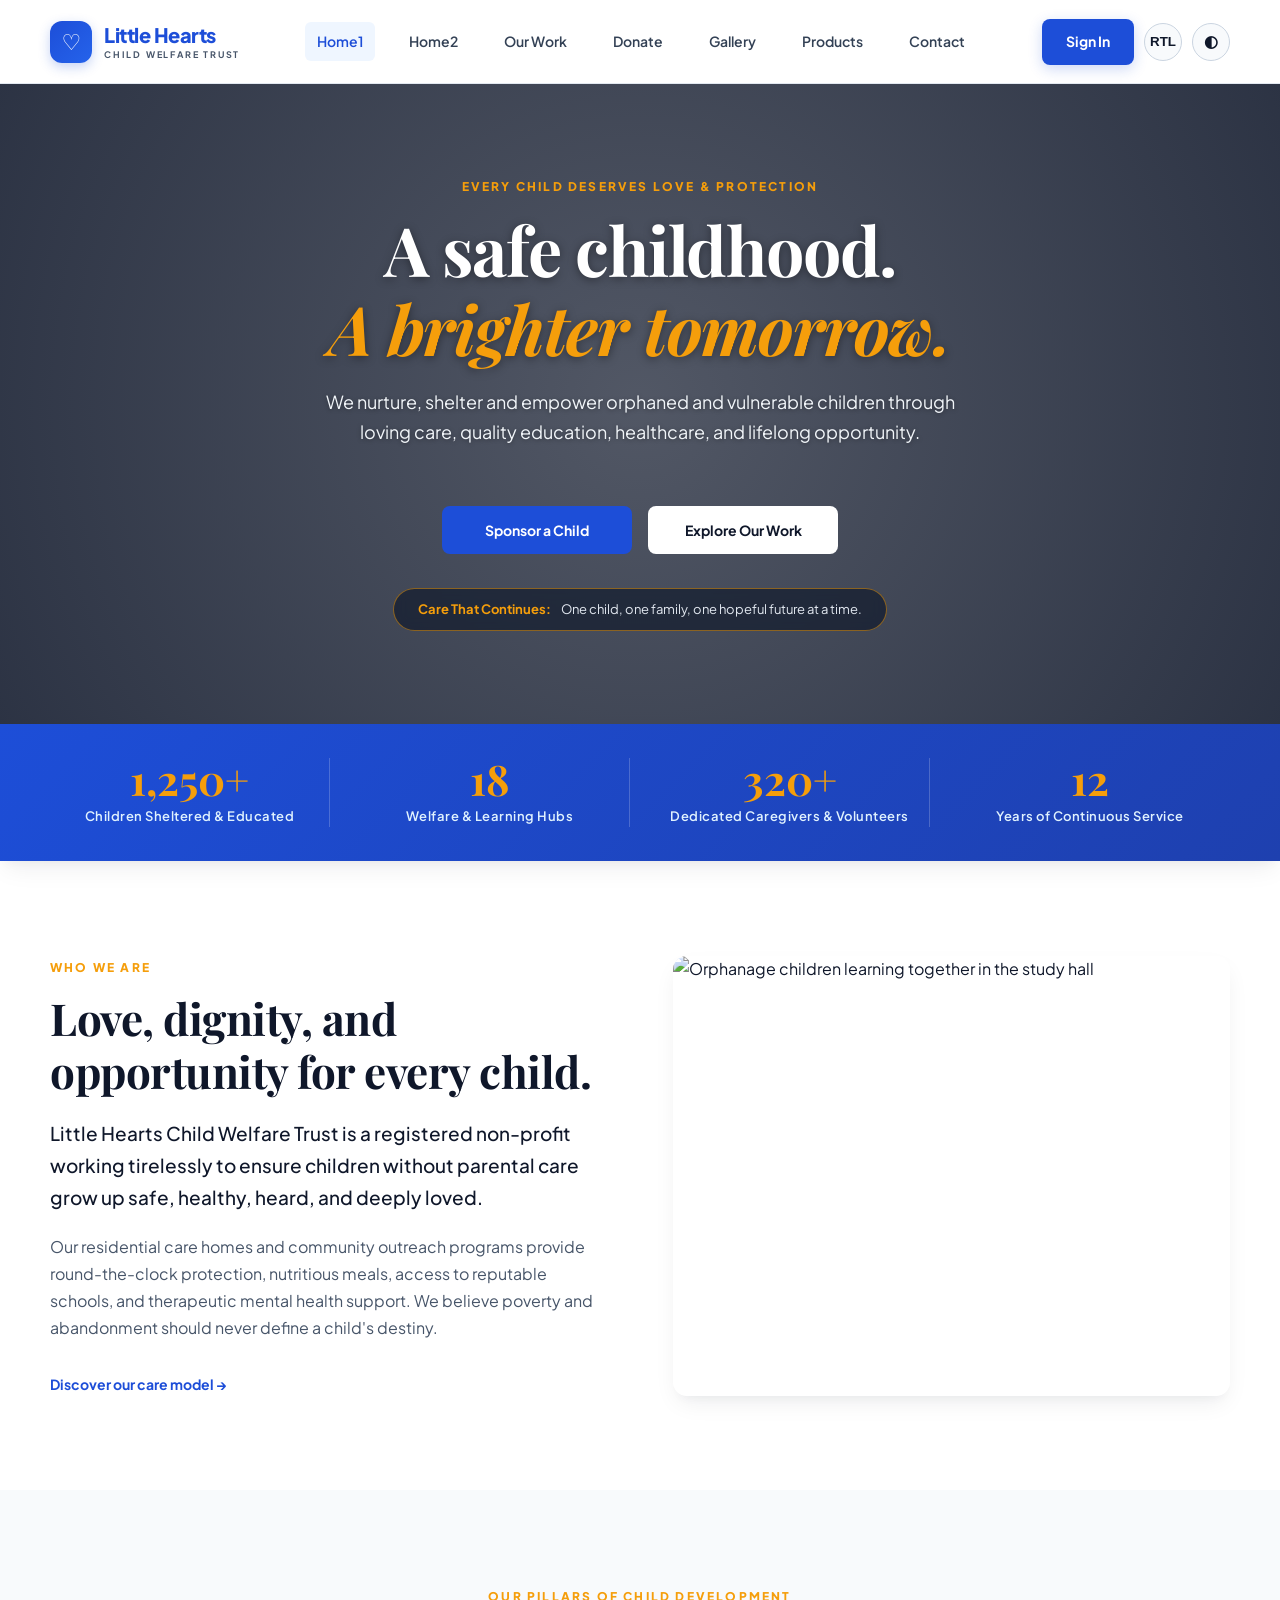
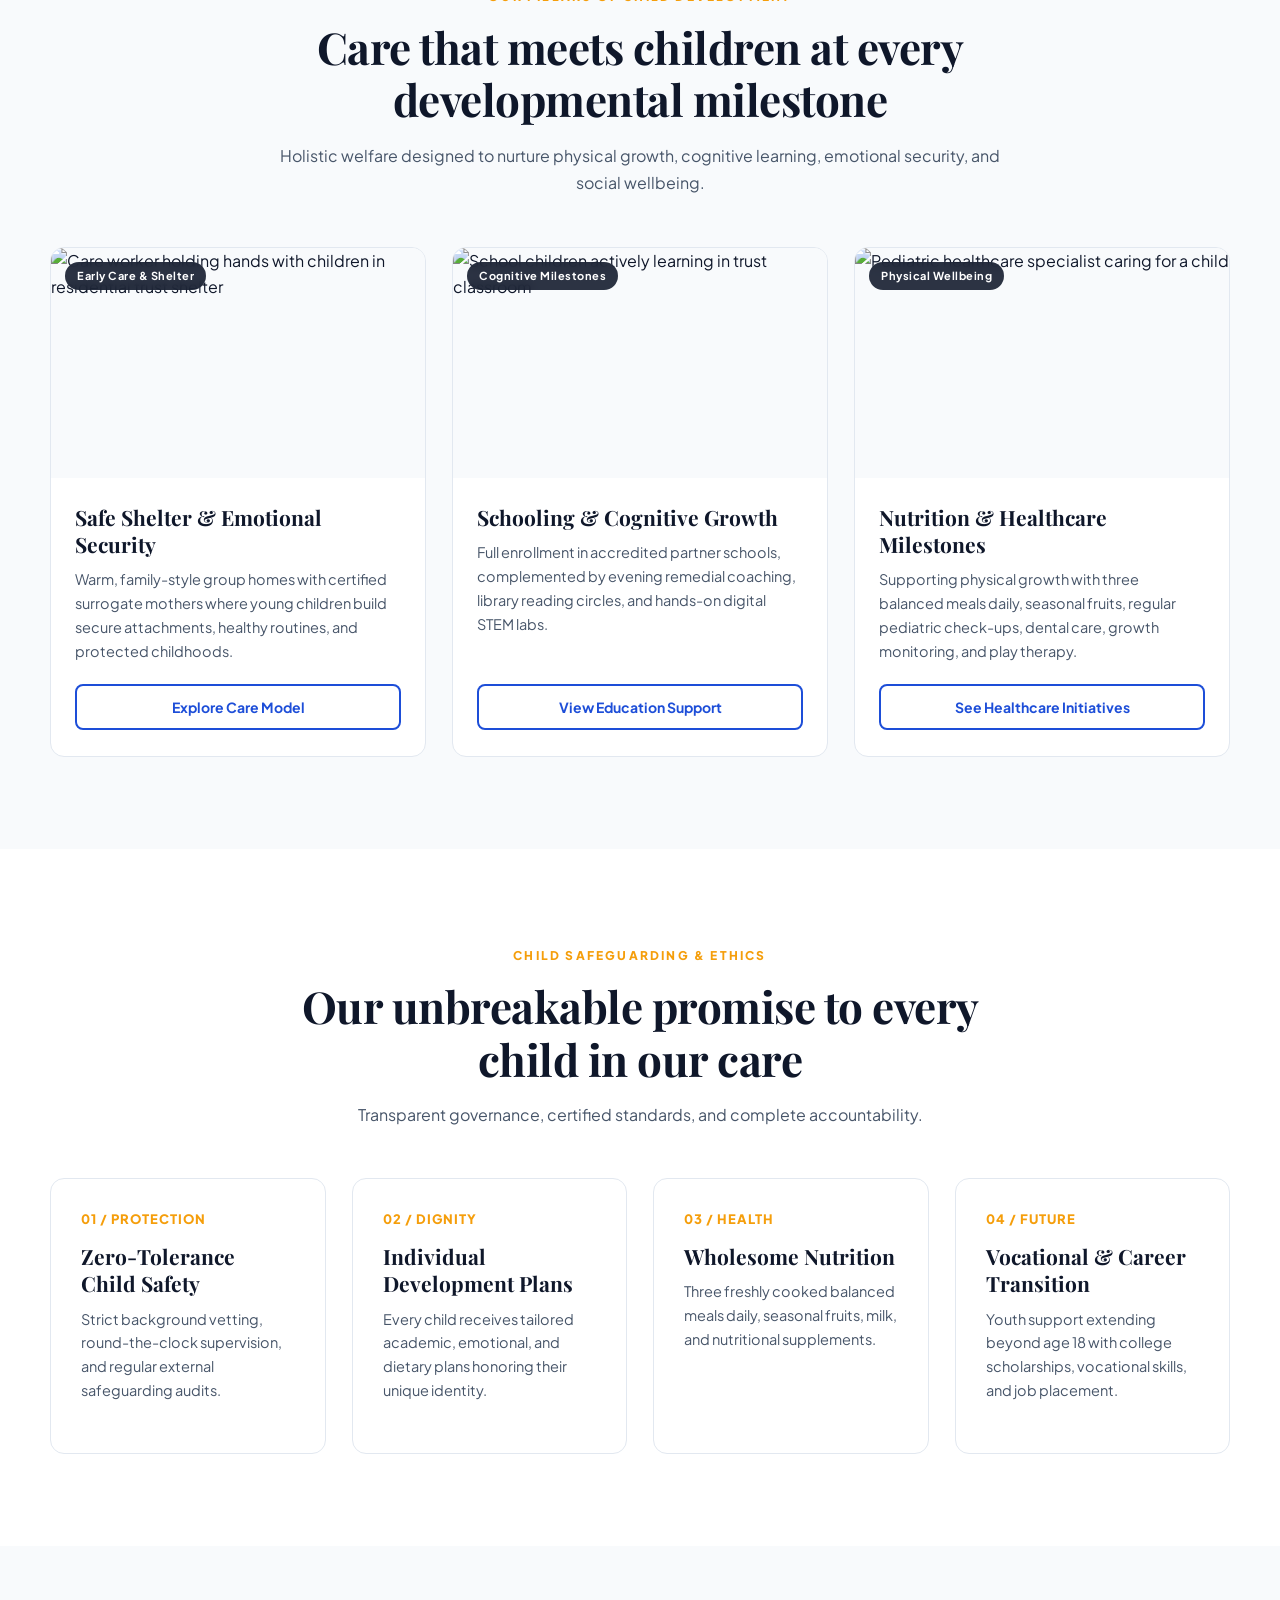
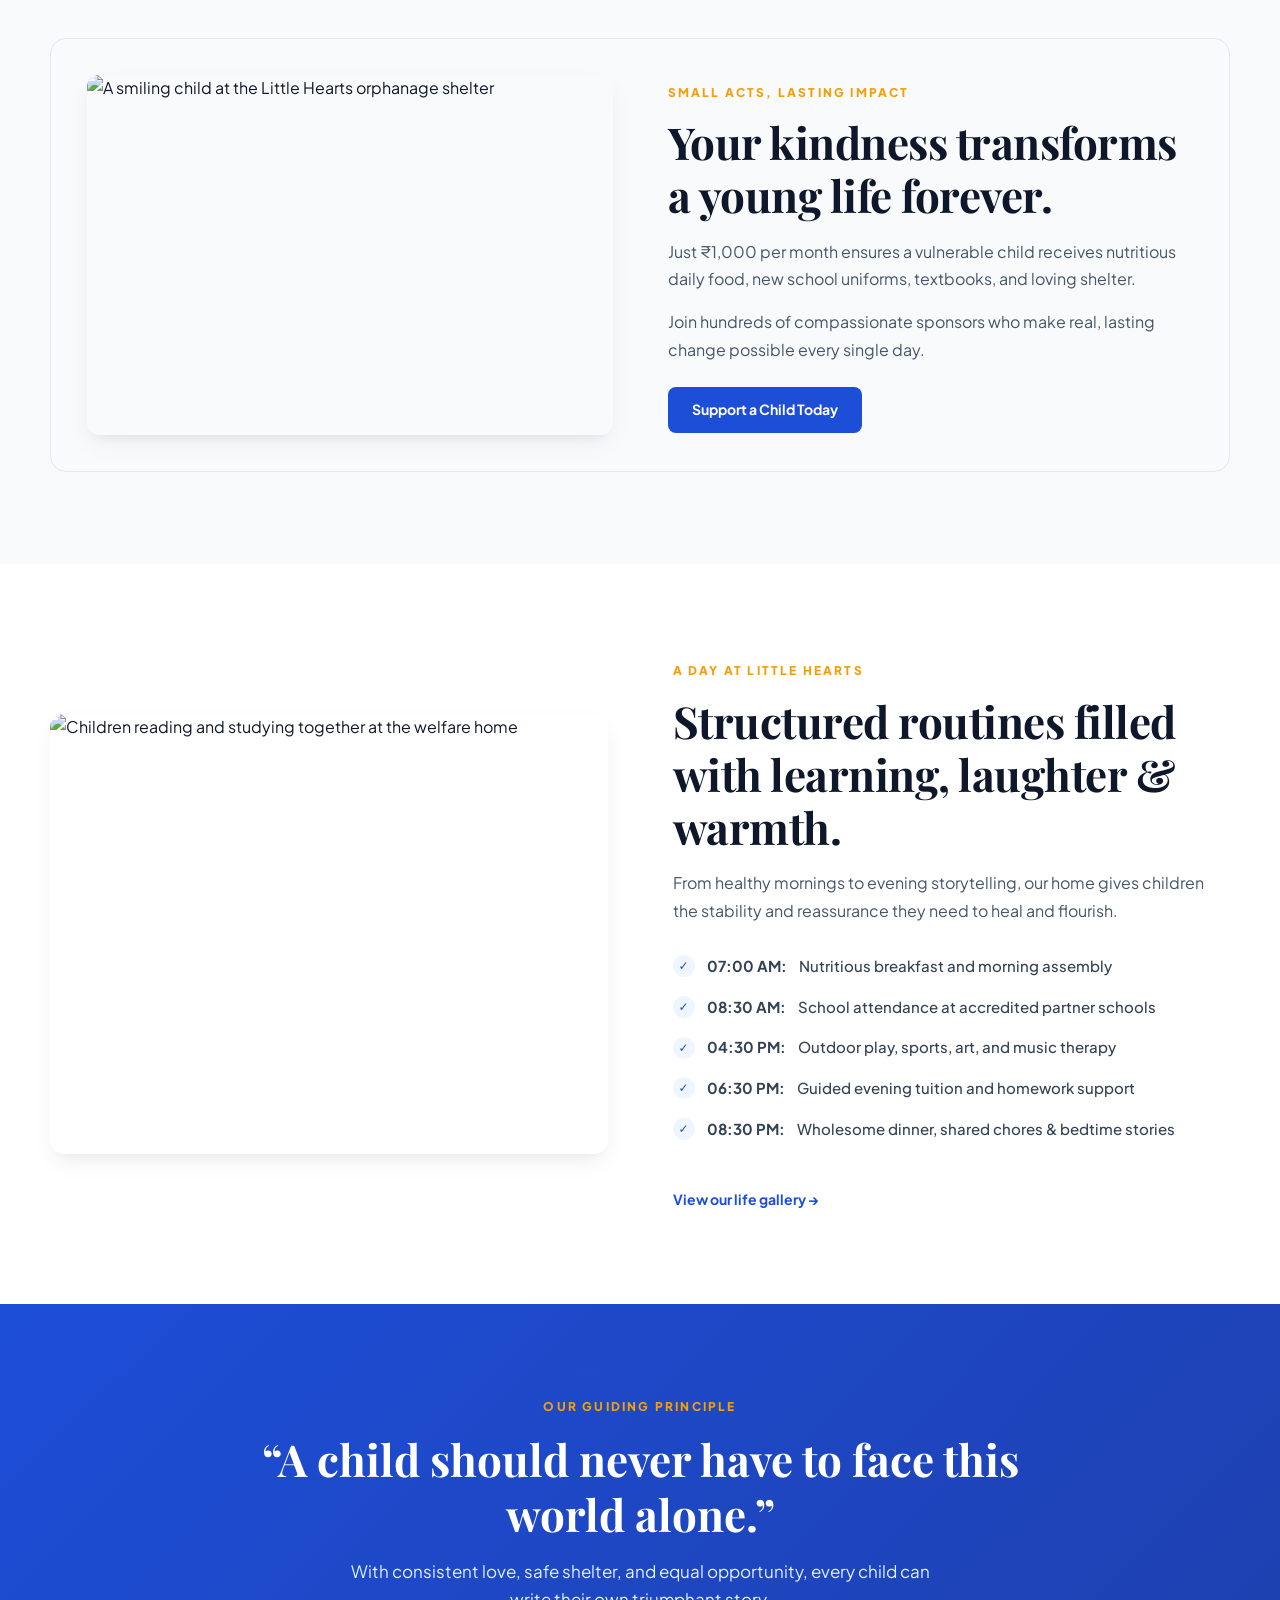
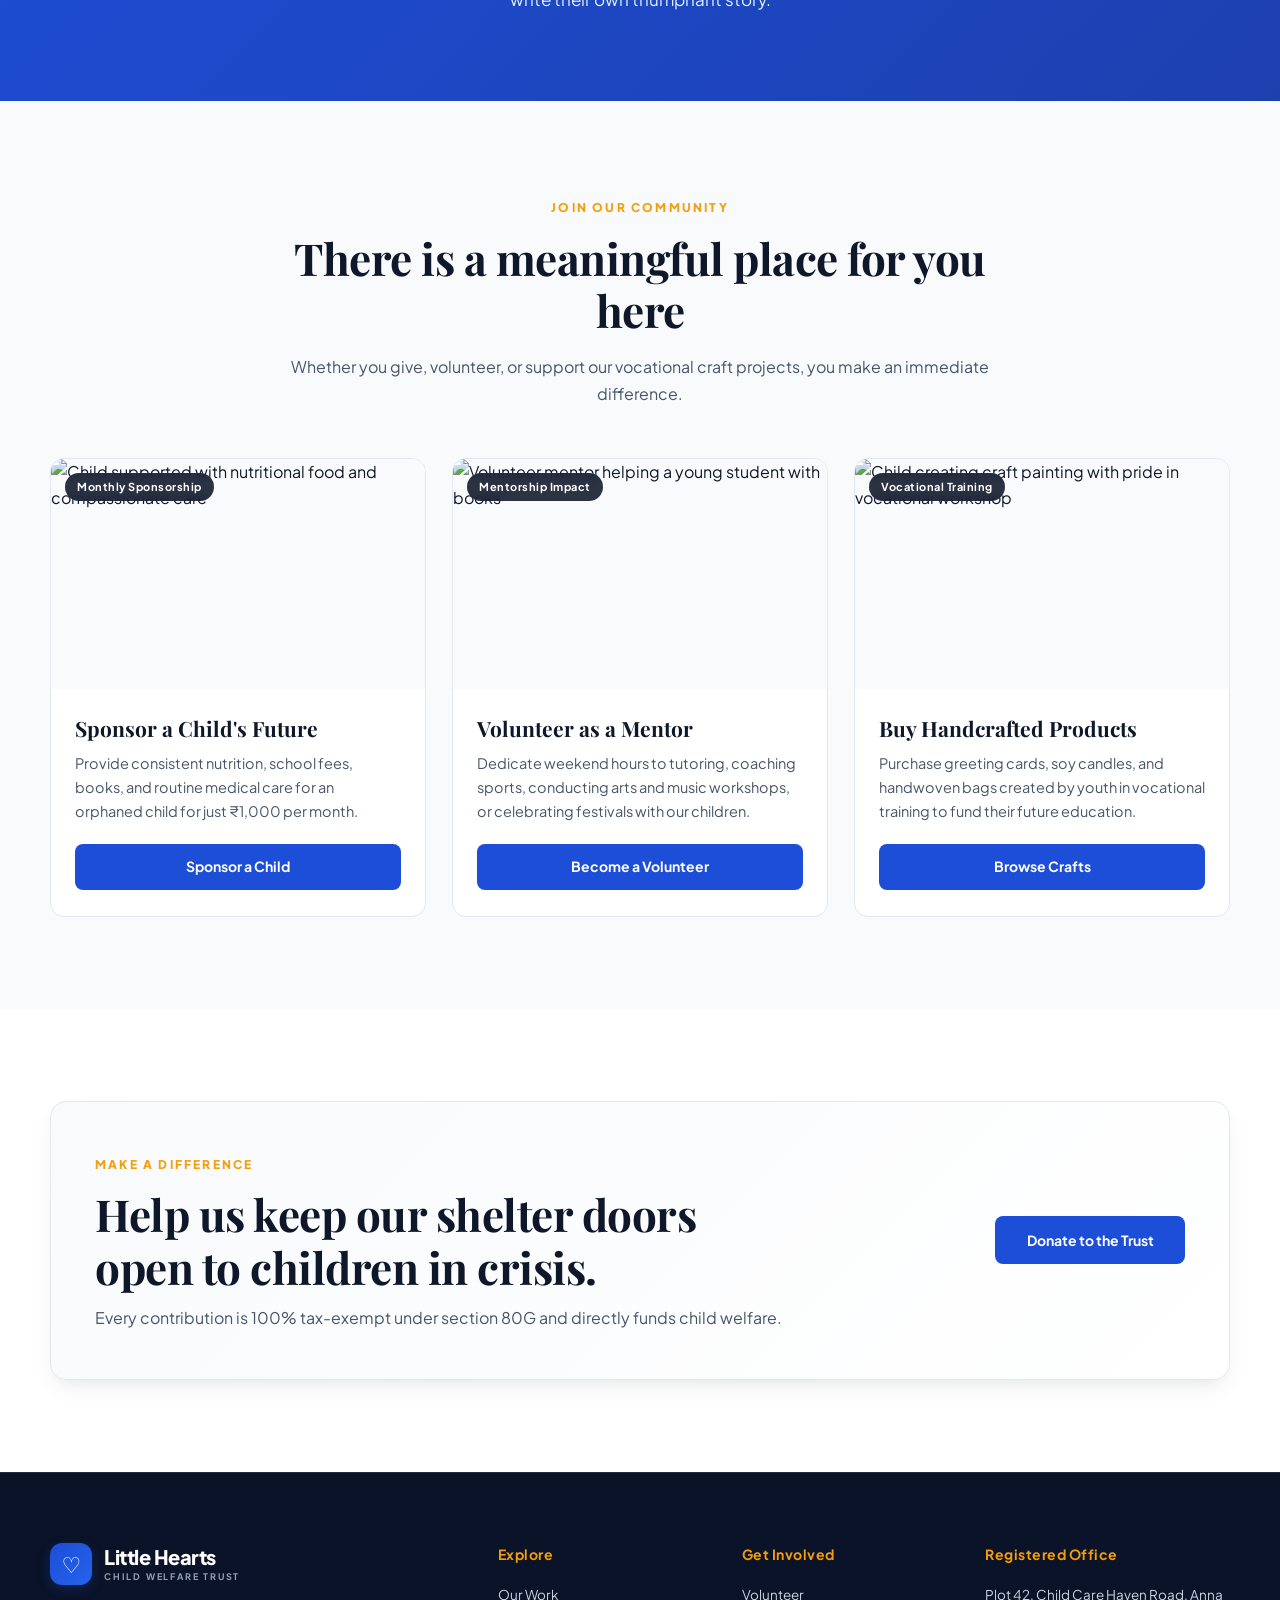
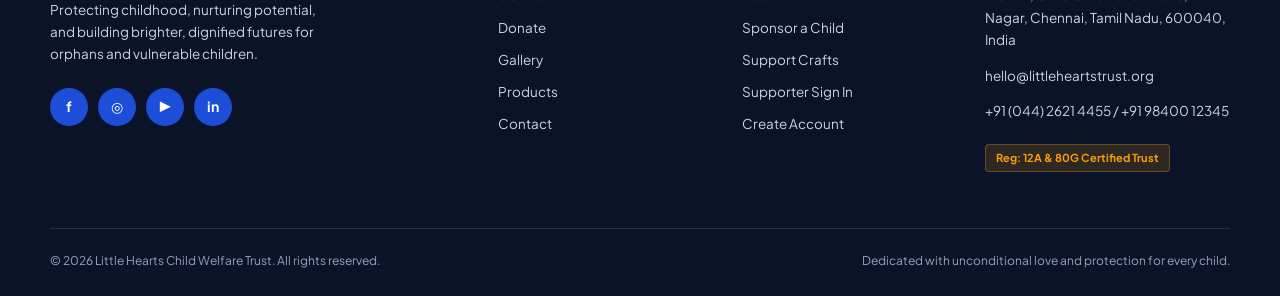
==== index.html @ af9be744 "feat: complete child welfare website with responsive design, products page, and centered navigation" ====
<!doctype html>
<html lang="en">
<head>
  <meta charset="utf-8">
  <meta name="viewport" content="width=device-width,initial-scale=1">
  <title>Little Hearts Child Welfare Trust | A Safe Childhood, A Brighter Tomorrow</title>
  <link rel="icon" href="assets/favicon.svg" type="image/svg+xml">
  <link rel="stylesheet" href="assets/style.css">
</head>
<body>
  <div id="site-header"></div>

  <main>
    <!-- Centered Hero Section with Orphanage & Child Welfare Photo -->
    <section class="hero hero-home1">
      <div class="hero-shade"></div>
      <div class="container hero-content">
        <span class="eyebrow">EVERY CHILD DESERVES LOVE &amp; PROTECTION</span>
        <h1>A safe childhood.<br><em>A brighter tomorrow.</em></h1>
        <p>We nurture, shelter and empower orphaned and vulnerable children through loving care, quality education, healthcare, and lifelong opportunity.</p>
        <div class="actions">
          <a class="btn btn-primary" href="donate.html">Sponsor a Child</a>
          <a class="btn btn-light" href="our-work.html">Explore Our Work</a>
        </div>
        <div class="hero-note">
          <strong>Care That Continues:</strong>
          <span>One child, one family, one hopeful future at a time.</span>
        </div>
      </div>
    </section>

    <!-- Impact Numbers Strip -->
    <section class="impact-strip">
      <div class="container stats">
        <div>
          <strong>1,250+</strong>
          <span>Children Sheltered &amp; Educated</span>
        </div>
        <div>
          <strong>18</strong>
          <span>Welfare &amp; Learning Hubs</span>
        </div>
        <div>
          <strong>320+</strong>
          <span>Dedicated Caregivers &amp; Volunteers</span>
        </div>
        <div>
          <strong>12</strong>
          <span>Years of Continuous Service</span>
        </div>
      </div>
    </section>

    <!-- Who We Are Section -->
    <section class="section">
      <div class="container split">
        <div>
          <span class="eyebrow">WHO WE ARE</span>
          <h2>Love, dignity, and opportunity for every child.</h2>
          <p class="lead">Little Hearts Child Welfare Trust is a registered non-profit working tirelessly to ensure children without parental care grow up safe, healthy, heard, and deeply loved.</p>
          <p>Our residential care homes and community outreach programs provide round-the-clock protection, nutritious meals, access to reputable schools, and therapeutic mental health support. We believe poverty and abandonment should never define a child's destiny.</p>
          <a class="text-link" href="our-work.html">Discover our care model →</a>
        </div>
        <img class="rounded-img" src="https://images.unsplash.com/photo-1488521787991-ed7bbaae773c?auto=format&fit=crop&w=1000&q=85" alt="Orphanage children learning together in the study hall">
      </div>
    </section>

    <!-- What We Do: Core Pillars with Realistic Child Development Images -->
    <section class="section soft">
      <div class="container">
        <div class="section-head">
          <span class="eyebrow">OUR PILLARS OF CHILD DEVELOPMENT</span>
          <h2>Care that meets children at every developmental milestone</h2>
          <p>Holistic welfare designed to nurture physical growth, cognitive learning, emotional security, and social wellbeing.</p>
        </div>
        <div class="cards three">
          <article class="dev-card">
            <div class="dev-card-img">
              <img src="https://images.unsplash.com/photo-1544717305-2782549b5136?auto=format&fit=crop&w=900&q=85" alt="Care worker holding hands with children in residential trust shelter">
              <span class="dev-card-badge">Early Care &amp; Shelter</span>
            </div>
            <div class="dev-card-body">
              <h3>Safe Shelter &amp; Emotional Security</h3>
              <p>Warm, family-style group homes with certified surrogate mothers where young children build secure attachments, healthy routines, and protected childhoods.</p>
              <a class="btn btn-outline card-cta" href="our-work.html">Explore Care Model</a>
            </div>
          </article>

          <article class="dev-card">
            <div class="dev-card-img">
              <img src="https://images.unsplash.com/photo-1509062522246-3755977927d7?auto=format&fit=crop&w=900&q=85" alt="School children actively learning in trust classroom">
              <span class="dev-card-badge">Cognitive Milestones</span>
            </div>
            <div class="dev-card-body">
              <h3>Schooling &amp; Cognitive Growth</h3>
              <p>Full enrollment in accredited partner schools, complemented by evening remedial coaching, library reading circles, and hands-on digital STEM labs.</p>
              <a class="btn btn-outline card-cta" href="our-work.html">View Education Support</a>
            </div>
          </article>

          <article class="dev-card">
            <div class="dev-card-img">
              <img src="https://images.unsplash.com/photo-1576765608535-5f04d1e3f289?auto=format&fit=crop&w=900&q=85" alt="Pediatric healthcare specialist caring for a child">
              <span class="dev-card-badge">Physical Wellbeing</span>
            </div>
            <div class="dev-card-body">
              <h3>Nutrition &amp; Healthcare Milestones</h3>
              <p>Supporting physical growth with three balanced meals daily, seasonal fruits, regular pediatric check-ups, dental care, growth monitoring, and play therapy.</p>
              <a class="btn btn-outline card-cta" href="our-work.html">See Healthcare Initiatives</a>
            </div>
          </article>
        </div>
      </div>
    </section>

    <!-- Child Welfare Commitments (Requirement 11 - Rich content) -->
    <section class="section">
      <div class="container">
        <div class="section-head">
          <span class="eyebrow">CHILD SAFEGUARDING &amp; ETHICS</span>
          <h2>Our unbreakable promise to every child in our care</h2>
          <p>Transparent governance, certified standards, and complete accountability.</p>
        </div>
        <div class="cards four">
          <div class="action-card">
            <b>01 / PROTECTION</b>
            <h3>Zero-Tolerance Child Safety</h3>
            <p>Strict background vetting, round-the-clock supervision, and regular external safeguarding audits.</p>
          </div>
          <div class="action-card">
            <b>02 / DIGNITY</b>
            <h3>Individual Development Plans</h3>
            <p>Every child receives tailored academic, emotional, and dietary plans honoring their unique identity.</p>
          </div>
          <div class="action-card">
            <b>03 / HEALTH</b>
            <h3>Wholesome Nutrition</h3>
            <p>Three freshly cooked balanced meals daily, seasonal fruits, milk, and nutritional supplements.</p>
          </div>
          <div class="action-card">
            <b>04 / FUTURE</b>
            <h3>Vocational &amp; Career Transition</h3>
            <p>Youth support extending beyond age 18 with college scholarships, vocational skills, and job placement.</p>
          </div>
        </div>
      </div>
    </section>

    <!-- Small Acts Feature Band -->
    <section class="section soft">
      <div class="container feature-band">
        <img src="https://images.unsplash.com/photo-1503454537195-1dcabb73ffb9?auto=format&fit=crop&w=1000&q=85" alt="A smiling child at the Little Hearts orphanage shelter">
        <div>
          <span class="eyebrow">SMALL ACTS, LASTING IMPACT</span>
          <h2>Your kindness transforms a young life forever.</h2>
          <p>Just ₹1,000 per month ensures a vulnerable child receives nutritious daily food, new school uniforms, textbooks, and loving shelter.</p>
          <p>Join hundreds of compassionate sponsors who make real, lasting change possible every single day.</p>
          <div style="margin-top: 24px;">
            <a class="btn btn-primary" href="donate.html">Support a Child Today</a>
          </div>
        </div>
      </div>
    </section>

    <!-- Daily Life at the Trust Section (Requirement 11) -->
    <section class="section">
      <div class="container split">
        <img class="rounded-img" src="https://images.unsplash.com/photo-1594608661623-aa0bd3a69d98?auto=format&fit=crop&w=1000&q=85" alt="Children reading and studying together at the welfare home">
        <div>
          <span class="eyebrow">A DAY AT LITTLE HEARTS</span>
          <h2>Structured routines filled with learning, laughter &amp; warmth.</h2>
          <p>From healthy mornings to evening storytelling, our home gives children the stability and reassurance they need to heal and flourish.</p>
          <ul class="check-list">
            <li><strong>07:00 AM:</strong> Nutritious breakfast and morning assembly</li>
            <li><strong>08:30 AM:</strong> School attendance at accredited partner schools</li>
            <li><strong>04:30 PM:</strong> Outdoor play, sports, art, and music therapy</li>
            <li><strong>06:30 PM:</strong> Guided evening tuition and homework support</li>
            <li><strong>08:30 PM:</strong> Wholesome dinner, shared chores &amp; bedtime stories</li>
          </ul>
          <a class="text-link" href="gallery.html">View our life gallery →</a>
        </div>
      </div>
    </section>

    <!-- Quote Section -->
    <section class="quote-section">
      <div class="container">
        <span class="eyebrow">OUR GUIDING PRINCIPLE</span>
        <h2>“A child should never have to face this world alone.”</h2>
        <p>With consistent love, safe shelter, and equal opportunity, every child can write their own triumphant story.</p>
      </div>
    </section>

    <!-- Be Part of the Story -->
    <section class="section soft">
      <div class="container">
        <div class="section-head">
          <span class="eyebrow">JOIN OUR COMMUNITY</span>
          <h2>There is a meaningful place for you here</h2>
          <p>Whether you give, volunteer, or support our vocational craft projects, you make an immediate difference.</p>
        </div>
        <div class="cards three">
          <article class="dev-card">
            <div class="dev-card-img">
              <img src="https://images.unsplash.com/photo-1532629345422-7515f3d16bb6?auto=format&fit=crop&w=900&q=85" alt="Child supported with nutritional food and compassionate care">
              <span class="dev-card-badge">Monthly Sponsorship</span>
            </div>
            <div class="dev-card-body">
              <h3>Sponsor a Child's Future</h3>
              <p>Provide consistent nutrition, school fees, books, and routine medical care for an orphaned child for just ₹1,000 per month.</p>
              <a class="btn btn-primary card-cta" href="donate.html">Sponsor a Child</a>
            </div>
          </article>

          <article class="dev-card">
            <div class="dev-card-img">
              <img src="https://images.unsplash.com/photo-1559027615-cd4628902d4a?auto=format&fit=crop&w=900&q=85" alt="Volunteer mentor helping a young student with books">
              <span class="dev-card-badge">Mentorship Impact</span>
            </div>
            <div class="dev-card-body">
              <h3>Volunteer as a Mentor</h3>
              <p>Dedicate weekend hours to tutoring, coaching sports, conducting arts and music workshops, or celebrating festivals with our children.</p>
              <a class="btn btn-primary card-cta" href="contact.html#volunteer">Become a Volunteer</a>
            </div>
          </article>

          <article class="dev-card">
            <div class="dev-card-img">
              <img src="https://images.unsplash.com/photo-1513542789411-b6a5d4f31634?auto=format&fit=crop&w=900&q=85" alt="Child creating craft painting with pride in vocational workshop">
              <span class="dev-card-badge">Vocational Training</span>
            </div>
            <div class="dev-card-body">
              <h3>Buy Handcrafted Products</h3>
              <p>Purchase greeting cards, soy candles, and handwoven bags created by youth in vocational training to fund their future education.</p>
              <a class="btn btn-primary card-cta" href="products.html">Browse Crafts</a>
            </div>
          </article>
        </div>
      </div>
    </section>

    <!-- Centered Call to Action Banner -->
    <section class="section">
      <div class="container cta-panel">
        <div>
          <span class="eyebrow">MAKE A DIFFERENCE</span>
          <h2>Help us keep our shelter doors open to children in crisis.</h2>
          <p>Every contribution is 100% tax-exempt under section 80G and directly funds child welfare.</p>
        </div>
        <a class="btn btn-primary" href="donate.html">Donate to the Trust</a>
      </div>
    </section>
  </main>

  <div id="site-footer"></div>
  <script src="assets/app.js"></script>
</body>
</html>
---- assets/style.css ----
@import url('https://fonts.googleapis.com/css2?family=Plus+Jakarta+Sans:wght@400;500;600;700;800&family=Playfair+Display:ital,wght@0,600;0,700;1,600&display=swap');

/* ==========================================================================
   COLOR SYSTEM & ROOT VARIABLES (Requirement 12, Requirement 9)
   Attractive & Professional Royal Sapphire Trust Blue Palette with Warm Amber
   ========================================================================== */
:root {
  --primary: #1d4ed8;            /* Prestigious Royal Sapphire Blue */
  --primary-hover: #1e40af;
  --primary-soft: #eff6ff;
  --primary-rgb: 29, 78, 216;
  --accent: #f59e0b;             /* Warm Golden Amber */
  --accent-hover: #d97706;
  --heart: #e11d48;              /* Caring Rose/Heart Crimson */
  --green: #1d4ed8;              /* Compatibility alias */
  --green2: #2563eb;             /* Compatibility alias */
  
  --ink: #0f172a;                /* Slate 900 - Deep, high contrast text */
  --ink-soft: #334155;           /* Slate 700 */
  --muted: #475569;              /* Slate 600 - WCAG AA compliant contrast (>5.5:1) */
  --paper: #ffffff;              /* Crisp white */
  --soft: #f8fafc;               /* Slate 50 */
  --soft-alt: #f1f5f9;           /* Slate 100 */
  --card-bg: #ffffff;
  --line: #e2e8f0;               /* Slate 200 */
  --line-strong: #cbd5e1;        /* Slate 300 */
  
  --shadow-sm: 0 2px 4px rgba(15, 23, 42, 0.05);
  --shadow: 0 10px 25px -5px rgba(15, 23, 42, 0.08), 0 8px 10px -6px rgba(15, 23, 42, 0.04);
  --shadow-lg: 0 20px 35px -5px rgba(29, 78, 216, 0.12), 0 10px 15px -5px rgba(15, 23, 42, 0.04);
  
  --font: 'Plus Jakarta Sans', system-ui, -apple-system, BlinkMacSystemFont, 'Segoe UI', Roboto, sans-serif;
  --font-serif: 'Playfair Display', Georgia, serif;
}

:root[data-theme="dark"] {
  --primary: #3b82f6;            /* Radiant Electric Blue for dark mode */
  --primary-hover: #60a5fa;
  --primary-soft: rgba(59, 130, 246, 0.15);
  --primary-rgb: 59, 130, 246;
  --accent: #fbbf24;
  --accent-hover: #f59e0b;
  --heart: #f43f5e;
  --green: #3b82f6;
  --green2: #60a5fa;
  
  --ink: #f8fafc;                /* Crisp white text (>14:1 contrast) */
  --ink-soft: #e2e8f0;           /* Soft off-white */
  --muted: #94a3b8;              /* Slate 400 - High contrast on dark */
  --paper: #090e17;              /* Deep dark slate */
  --soft: #111827;               /* Elevated dark surface */
  --soft-alt: #1e293b;           /* Elevated card surface */
  --card-bg: #111827;
  --line: #1e293b;
  --line-strong: #334155;
  
  --shadow-sm: 0 2px 4px rgba(0, 0, 0, 0.3);
  --shadow: 0 10px 30px -5px rgba(0, 0, 0, 0.45);
  --shadow-lg: 0 20px 40px -5px rgba(0, 0, 0, 0.6);
}

/* Base Styles */
*, *::before, *::after { box-sizing: border-box; }
html { scroll-behavior: smooth; }
body {
  margin: 0;
  background-color: var(--paper);
  color: var(--ink);
  font-family: var(--font);
  line-height: 1.65;
  transition: background-color 0.25s ease, color 0.25s ease;
  overflow-x: hidden;
}
a { color: inherit; text-decoration: none; }
img { display: block; max-width: 100%; height: auto; }
.container {
  width: min(1180px, calc(100% - 44px));
  margin-left: auto;
  margin-right: auto;
}

/* ==========================================================================
   HEADER & NAVBAR (Requirement 1 & Requirement 3)
   Center aligned menu options, Sign-in button at end
   ========================================================================== */
.site-header {
  height: 84px;
  background: var(--paper);
  border-bottom: 1px solid var(--line);
  position: sticky;
  top: 0;
  z-index: 100;
  transition: background-color .25s ease, border-color .25s ease;
}

.nav-wrap {
  height: 100%;
  display: flex;
  align-items: center;
  justify-content: space-between;
  gap: 20px;
}

.brand {
  display: flex;
  align-items: center;
  gap: 12px;
  color: var(--primary);
  font-size: 20px;
  font-weight: 800;
  letter-spacing: -0.5px;
  line-height: 1.1;
  white-space: nowrap;
  flex-shrink: 0;
}
.brand small {
  display: block;
  font-size: 9px;
  letter-spacing: 1.8px;
  color: var(--muted);
  font-weight: 700;
  margin-top: 4px;
}
.brand-mark {
  width: 42px;
  height: 42px;
  border-radius: 12px;
  background: linear-gradient(135deg, var(--primary), #2563eb);
  color: #fff;
  display: grid;
  place-items: center;
  font-size: 22px;
  box-shadow: 0 4px 12px rgba(29, 78, 216, 0.25);
  flex-shrink: 0;
}

/* Requirement 1: Center Aligned Navbar Menu Options */
.main-nav {
  display: flex;
  align-items: center;
  justify-content: center; /* CENTER ALIGNED */
  gap: 22px;
  flex: 1;
  margin: 0 auto;
}
.main-nav a {
  font-size: 14px;
  font-weight: 600;
  color: var(--ink-soft);
  white-space: nowrap;
  padding: 8px 12px;
  border-radius: 6px;
  transition: all .2s ease;
}
.main-nav a:hover,
.main-nav a:focus,
.main-nav a.active {
  color: var(--primary);
  background: var(--primary-soft);
}

/* Requirement 3: Sign In as a prominent button at last */
.nav-tools {
  display: flex;
  align-items: center;
  gap: 10px;
  flex-shrink: 0;
}
.nav-signin-btn {
  padding: 10px 20px;
  font-size: 13px;
  font-weight: 700;
  border-radius: 30px;
  box-shadow: 0 4px 14px rgba(29, 78, 216, 0.22);
  white-space: nowrap;
}

.tool-btn, .menu-toggle {
  border: 1px solid var(--line-strong);
  background: var(--soft);
  color: var(--ink);
  border-radius: 50%;
  width: 38px;
  height: 38px;
  cursor: pointer;
  font-weight: 700;
  display: inline-flex;
  align-items: center;
  justify-content: center;
  transition: all .2s ease;
}
.tool-btn:hover, .menu-toggle:hover {
  background: var(--primary-soft);
  color: var(--primary);
  border-color: var(--primary);
}
.tool-btn:first-child { font-size: 11px; }
.theme-toggle { font-size: 16px; }
.menu-toggle { display: none; border-radius: 10px; font-size: 18px; }

/* ==========================================================================
   BUTTONS & CTAs (Requirement 5 - Uniform Alignment & Sizing)
   ========================================================================== */
.btn {
  display: inline-flex;
  align-items: center;
  justify-content: center;
  padding: 12px 24px;
  min-height: 46px;
  border-radius: 8px;
  border: 0;
  font: 700 14px var(--font);
  cursor: pointer;
  transition: all .25s ease;
  text-decoration: none;
  text-align: center;
  line-height: 1.2;
  box-sizing: border-box;
}
.btn:hover {
  transform: translateY(-2px);
  box-shadow: var(--shadow);
}
.btn-primary {
  background: var(--primary);
  color: #ffffff !important;
}
.btn-primary:hover {
  background: var(--primary-hover);
}
.btn-light {
  background: #ffffff;
  color: var(--ink) !important;
  border: 1px solid rgba(255, 255, 255, 0.8);
}
.btn-light:hover {
  background: #f1f5f9;
}
.btn-outline {
  background: transparent;
  color: var(--primary) !important;
  border: 2px solid var(--primary);
}
.btn-outline:hover {
  background: var(--primary-soft);
  color: var(--primary-hover) !important;
}
.btn-accent {
  background: var(--accent);
  color: #0f172a !important;
}
.btn-accent:hover {
  background: var(--accent-hover);
}
.btn.full {
  width: 100%;
  height: 48px;
}

.actions {
  display: flex;
  gap: 16px;
  justify-content: center; /* CTA buttons centered in hero */
  align-items: center;
  flex-wrap: wrap;
  margin-top: 30px;
}
.actions .btn {
  min-width: 190px;
  height: 48px;
}

/* ==========================================================================
   HERO SECTIONS (Requirement 10)
   Centered contents across ALL pages, distinct Orphanage photos for each
   ========================================================================== */
.hero, .page-hero {
  position: relative;
  background-size: cover;
  background-position: center center;
  display: flex;
  align-items: center;
  justify-content: center;
  text-align: center; /* Centered Hero Content */
  color: #ffffff;
  overflow: hidden;
}

.hero {
  min-height: 640px;
}
.page-hero {
  padding: 110px 0 90px;
}

/* High contrast dark gradient overlay ensuring 100% readability */
.hero-shade, .page-hero-shade {
  position: absolute;
  inset: 0;
  background: radial-gradient(circle at center, rgba(15, 23, 42, 0.72) 0%, rgba(15, 23, 42, 0.88) 100%);
  z-index: 1;
}

/* Distinct Orphanage & Child Welfare Hero Background Photos for EVERY page */
.hero-home1 {
  background-image: url('https://images.unsplash.com/photo-1472162072942-cd5147eb3902?auto=format&fit=crop&w=2000&q=85');
}
.hero-home2 {
  background-image: url('https://images.unsplash.com/photo-1529156069898-49953e39b3ac?auto=format&fit=crop&w=2000&q=85');
}
.hero-work {
  background-image: url('https://images.unsplash.com/photo-1516738901171-8eb4fc13bd20?auto=format&fit=crop&w=2000&q=85');
}
.hero-donate {
  background-image: url('https://images.unsplash.com/photo-1502086223501-7ea6ecd79368?auto=format&fit=crop&w=2000&q=85');
}
.hero-gallery {
  background-image: url('https://images.unsplash.com/photo-1511949860663-92c5c57d48a7?auto=format&fit=crop&w=2000&q=85');
}
.hero-products {
  background-image: url('https://images.unsplash.com/photo-1524069290683-0457abfe42c3?auto=format&fit=crop&w=2000&q=85');
}
.hero-contact {
  background-image: url('https://images.unsplash.com/photo-1531206715517-5c0ba140b2b8?auto=format&fit=crop&w=2000&q=85');
}

.hero-content, .page-hero .container {
  position: relative;
  z-index: 2;
  display: flex;
  flex-direction: column;
  align-items: center; /* Exactly centered */
  justify-content: center;
  text-align: center;
  max-width: 900px;
  padding: 40px 0;
}

.eyebrow {
  font-size: 12px;
  letter-spacing: 2.2px;
  font-weight: 800;
  color: var(--accent);
  display: inline-block;
  margin-bottom: 14px;
  text-transform: uppercase;
}

.hero h1, .page-hero h1 {
  font: 700 clamp(38px, 5.5vw, 68px)/1.15 var(--font-serif);
  max-width: 820px;
  margin: 0 auto 20px;
  letter-spacing: -1.2px;
  color: #ffffff;
  text-shadow: 0 2px 10px rgba(0, 0, 0, 0.4);
}
.hero h1 em, .page-hero h1 em {
  color: var(--accent);
  font-style: italic;
}

.hero p, .page-hero p {
  max-width: 680px;
  font-size: 18px;
  line-height: 1.7;
  color: #f1f5f9;
  margin: 0 auto 28px;
  text-shadow: 0 1px 4px rgba(0, 0, 0, 0.35);
}

.hero-note {
  margin: 34px auto 0;
  background: rgba(15, 23, 42, 0.65);
  border: 1px solid rgba(245, 158, 11, 0.5);
  border-radius: 30px;
  padding: 10px 24px;
  display: inline-flex;
  align-items: center;
  gap: 10px;
  font-size: 13px;
  color: #e2e8f0;
  backdrop-filter: blur(6px);
}
.hero-note strong {
  color: var(--accent);
  font-weight: 700;
}

/* ==========================================================================
   IMPACT STRIP & STATS
   ========================================================================== */
.impact-strip {
  background: linear-gradient(135deg, var(--primary), #1e40af);
  color: #ffffff;
  box-shadow: var(--shadow);
}
.stats {
  display: grid;
  grid-template-columns: repeat(4, 1fr);
  padding: 34px 0;
  gap: 20px;
}
.stats div {
  display: flex;
  flex-direction: column;
  text-align: center;
  border-right: 1px solid rgba(255, 255, 255, 0.2);
  padding: 0 10px;
}
.stats div:last-child { border-right: 0; }
.stats strong {
  font: 700 clamp(28px, 3.5vw, 42px)/1 var(--font-serif);
  color: var(--accent);
  margin-bottom: 6px;
}
.stats span {
  font-size: 13px;
  font-weight: 600;
  color: #e0f2fe;
  letter-spacing: 0.5px;
}

/* ==========================================================================
   SECTIONS & TYPOGRAPHY (Requirement 11 - Rich content, no empty gaps)
   ========================================================================== */
.section {
  padding: 92px 0;
}
.section.soft {
  background: var(--soft);
}
.section.soft-alt {
  background: var(--soft-alt);
}

.section-head {
  text-align: center;
  max-width: 720px;
  margin: 0 auto 50px;
}
.section-head h2,
.split h2,
.feature-band h2,
.cta-panel h2,
.donate-layout h2,
.contact-layout h2,
.volunteer-layout h2 {
  font: 700 clamp(28px, 3.8vw, 44px)/1.2 var(--font-serif);
  color: var(--ink);
  margin: 0 0 16px;
  letter-spacing: -0.5px;
}
.section-head p,
.split p,
.feature-band p,
.cta-panel p {
  color: var(--muted);
  font-size: 16px;
  line-height: 1.7;
}

.split {
  display: grid;
  grid-template-columns: 1fr 1fr;
  gap: 65px;
  align-items: center;
}
.split.reverse {
  direction: ltr;
}
.lead {
  font-size: 19px !important;
  font-weight: 500;
  color: var(--ink) !important;
  line-height: 1.6;
}
.rounded-img {
  width: 100%;
  height: 440px;
  object-fit: cover;
  border-radius: 14px;
  box-shadow: var(--shadow);
}
.text-link {
  display: inline-flex;
  align-items: center;
  gap: 6px;
  color: var(--primary);
  font-weight: 700;
  font-size: 14px;
  margin-top: 16px;
  transition: gap .2s ease;
}
.text-link:hover {
  gap: 10px;
  color: var(--primary-hover);
}

/* CARDS & CHILD DEVELOPMENT CARDS */
.cards {
  display: grid;
  gap: 26px;
}
.cards.three {
  grid-template-columns: repeat(3, 1fr);
}
.cards.four {
  grid-template-columns: repeat(4, 1fr);
}

.service-card, .photo-card, .action-card, .impact-card, .dev-card {
  background: var(--card-bg);
  border: 1px solid var(--line);
  border-radius: 14px;
  transition: all .25s ease;
  overflow: hidden;
  display: flex;
  flex-direction: column;
  height: 100%;
}
.service-card:hover, .photo-card:hover, .action-card:hover, .impact-card:hover, .dev-card:hover {
  transform: translateY(-5px);
  box-shadow: var(--shadow-lg);
  border-color: var(--primary);
}

/* Child Development Card Styling */
.dev-card-img, .photo-card-img {
  position: relative;
  height: 230px;
  width: 100%;
  overflow: hidden;
  background: var(--soft);
}
.dev-card-img img, .photo-card-img img, .photo-card img {
  width: 100%;
  height: 100%;
  object-fit: cover;
  transition: transform .35s ease;
}
.dev-card:hover .dev-card-img img, .photo-card:hover img {
  transform: scale(1.05);
}
.dev-card-badge {
  position: absolute;
  top: 14px;
  left: 14px;
  background: rgba(15, 23, 42, 0.88);
  color: #ffffff;
  padding: 5px 12px;
  border-radius: 20px;
  font-size: 11px;
  font-weight: 700;
  letter-spacing: 0.5px;
  backdrop-filter: blur(4px);
  z-index: 2;
}

.dev-card-body, .photo-card div, .service-card, .action-card {
  padding: 26px 24px;
  display: flex;
  flex-direction: column;
  flex: 1 1 auto;
}
.dev-card-body h3, .photo-card h3, .service-card h3, .action-card h3 {
  font: 700 21px/1.3 var(--font-serif);
  color: var(--ink);
  margin: 0 0 10px;
}
.dev-card-body p, .photo-card p, .service-card p, .action-card p {
  font-size: 14.5px;
  color: var(--muted);
  line-height: 1.65;
  margin: 0 0 20px;
  flex-grow: 1; /* Automatically pushes button to the bottom */
}

/* UNIFORM CTA BUTTON ALIGNMENT */
.card-cta,
.btn.card-cta {
  margin-top: auto !important;
  width: 100%;
  height: 46px;
  display: inline-flex;
  align-items: center;
  justify-content: center;
  text-align: center;
  font-weight: 700;
  font-size: 14px;
  border-radius: 8px;
}

.action-card {
  padding: 30px;
  display: flex;
  flex-direction: column;
}
.action-card > b {
  font-size: 13px;
  font-weight: 800;
  color: var(--accent);
  letter-spacing: 1px;
  margin-bottom: 12px;
  display: block;
}

.feature-band {
  display: grid;
  grid-template-columns: 1fr 1fr;
  gap: 55px;
  align-items: center;
  background: var(--soft);
  border: 1px solid var(--line);
  padding: 36px;
  border-radius: 16px;
}
.feature-band img {
  width: 100%;
  height: 360px;
  object-fit: cover;
  border-radius: 12px;
  box-shadow: var(--shadow);
}

.check-list {
  padding: 0;
  list-style: none;
  margin: 22px 0;
}
.check-list li {
  padding: 8px 0;
  display: flex;
  align-items: center;
  gap: 12px;
  color: var(--ink-soft);
  font-size: 15px;
  font-weight: 500;
}
.check-list li::before {
  content: '✓';
  display: grid;
  place-items: center;
  width: 22px;
  height: 22px;
  border-radius: 50%;
  background: var(--primary-soft);
  color: var(--primary);
  font-size: 12px;
  font-weight: 800;
  flex-shrink: 0;
}

/* QUOTE SECTION */
.quote-section {
  padding: 88px 0;
  background: linear-gradient(135deg, var(--primary), #1e40af);
  color: #ffffff;
  text-align: center;
}
.quote-section h2 {
  font: 700 clamp(28px, 4vw, 44px)/1.25 var(--font-serif);
  max-width: 860px;
  margin: 0 auto 16px;
  color: #ffffff;
}
.quote-section p {
  color: #e0f2fe;
  font-size: 17px;
  max-width: 600px;
  margin: 0 auto;
}

/* CTA PANEL (Requirement 5) */
.cta-panel {
  padding: 48px 44px;
  background: linear-gradient(135deg, var(--soft), var(--card-bg));
  border: 1px solid var(--line);
  display: flex;
  justify-content: space-between;
  align-items: center;
  gap: 30px;
  border-radius: 16px;
  box-shadow: var(--shadow);
}
.cta-panel h2 {
  max-width: 680px;
  margin: 0 0 10px;
}
.cta-panel p {
  margin: 0;
}
.cta-panel .btn {
  flex-shrink: 0;
  min-width: 190px;
  height: 48px;
}

/* ==========================================================================
   PRODUCTS PAGE STYLES (Requirement 2)
   Orphanage & Child Welfare Vocational Products
   ========================================================================== */
.products-filter {
  display: flex;
  justify-content: center;
  gap: 10px;
  flex-wrap: wrap;
  margin-bottom: 40px;
}
.filter-btn {
  padding: 8px 18px;
  border-radius: 20px;
  border: 1px solid var(--line);
  background: var(--card-bg);
  color: var(--ink-soft);
  font-size: 13px;
  font-weight: 600;
  cursor: pointer;
  transition: all .2s ease;
}
.filter-btn:hover, .filter-btn.active {
  background: var(--primary);
  color: #ffffff;
  border-color: var(--primary);
}

.product-card {
  background: var(--card-bg);
  border: 1px solid var(--line);
  border-radius: 14px;
  overflow: hidden;
  display: flex;
  flex-direction: column;
  transition: all .25s ease;
  box-shadow: var(--shadow-sm);
}
.product-card:hover {
  transform: translateY(-5px);
  box-shadow: var(--shadow-lg);
  border-color: var(--primary);
}
.product-img-wrap {
  position: relative;
  overflow: hidden;
  height: 250px;
}
.product-img-wrap img {
  width: 100%;
  height: 100%;
  object-fit: cover;
  transition: transform .35s ease;
}
.product-card:hover .product-img-wrap img {
  transform: scale(1.04);
}
.product-tag {
  position: absolute;
  top: 14px;
  left: 14px;
  background: rgba(15, 23, 42, 0.85);
  color: #ffffff;
  padding: 4px 12px;
  border-radius: 20px;
  font-size: 11px;
  font-weight: 700;
  letter-spacing: 0.5px;
  backdrop-filter: blur(4px);
}
.product-body {
  padding: 24px;
  display: flex;
  flex-direction: column;
  flex: 1;
}
.product-body h3 {
  font: 700 21px/1.3 var(--font-serif);
  color: var(--ink);
  margin: 0 0 8px;
}
.product-body p {
  font-size: 14px;
  color: var(--muted);
  line-height: 1.6;
  margin: 0 0 16px;
  flex: 1;
}
.product-impact-badge {
  background: var(--primary-soft);
  color: var(--primary);
  border: 1px solid rgba(29, 78, 216, 0.2);
  padding: 6px 12px;
  border-radius: 6px;
  font-size: 12px;
  font-weight: 700;
  display: flex;
  align-items: center;
  gap: 6px;
  margin-bottom: 18px;
}
.product-footer {
  display: flex;
  align-items: center;
  justify-content: space-between;
  gap: 12px;
  border-top: 1px solid var(--line);
  padding-top: 16px;
  margin-top: auto;
}
.product-footer .btn {
  min-width: 120px;
  height: 42px;
  padding: 0 18px;
  flex-shrink: 0;
}
.product-price {
  font: 700 22px var(--font);
  color: var(--ink);
}
.product-price small {
  font-size: 12px;
  color: var(--muted);
  font-weight: 500;
  display: block;
}

/* ==========================================================================
   WORK & GALLERY & DONATE LAYOUTS
   ========================================================================== */
.work-grid {
  display: grid;
  grid-template-columns: 1fr 1fr;
  gap: 32px;
}
.work-grid article {
  display: grid;
  grid-template-columns: 44% 1fr;
  gap: 24px;
  align-items: center;
  border-bottom: 1px solid var(--line);
  padding-bottom: 26px;
}
.work-grid img {
  width: 100%;
  height: 220px;
  object-fit: cover;
  border-radius: 10px;
  box-shadow: var(--shadow-sm);
}
.work-grid article span {
  font-size: 11px;
  letter-spacing: 1.5px;
  color: var(--primary);
  font-weight: 800;
  text-transform: uppercase;
}
.work-grid h3 {
  font: 700 22px/1.3 var(--font-serif);
  color: var(--ink);
  margin: 8px 0;
}
.work-grid p {
  font-size: 14px;
  color: var(--muted);
  line-height: 1.6;
}

.gallery-grid {
  display: grid;
  grid-template-columns: repeat(3, 1fr);
  gap: 22px;
}
.gallery-item {
  position: relative;
  border-radius: 12px;
  overflow: hidden;
  box-shadow: var(--shadow-sm);
  background: var(--card-bg);
  border: 1px solid var(--line);
  transition: all .25s ease;
}
.gallery-item:hover {
  transform: translateY(-4px);
  box-shadow: var(--shadow-lg);
  border-color: var(--primary);
}
.gallery-item img {
  width: 100%;
  height: 290px;
  object-fit: cover;
  transition: transform .35s ease;
}
.gallery-item:hover img {
  transform: scale(1.03);
}
.gallery-caption {
  padding: 16px 20px;
  background: var(--card-bg);
}
.gallery-caption strong {
  display: block;
  font-size: 15px;
  color: var(--ink);
  margin-bottom: 4px;
}
.gallery-caption span {
  font-size: 12px;
  color: var(--muted);
}

.donate-layout, .contact-layout, .volunteer-layout {
  display: grid;
  grid-template-columns: 1fr 1fr;
  gap: 65px;
  align-items: start;
}
.giving-list {
  margin: 28px 0;
}
.giving-list div {
  display: flex;
  gap: 22px;
  padding: 16px 0;
  border-bottom: 1px solid var(--line);
  align-items: center;
}
.giving-list b {
  min-width: 95px;
  color: var(--primary);
  font: 700 24px var(--font-serif);
}
.giving-list span {
  font-size: 14.5px;
  color: var(--muted);
}
.small-note {
  font-size: 12px;
  color: var(--muted);
  line-height: 1.6;
  margin-top: 14px;
}

.form-card {
  background: var(--soft);
  padding: 34px;
  border: 1px solid var(--line);
  border-radius: 14px;
  box-shadow: var(--shadow-sm);
}
.form-card h3 {
  font: 700 26px var(--font-serif);
  color: var(--ink);
  margin: 0 0 22px;
}
.form-card label {
  display: block;
  font-size: 13px;
  font-weight: 700;
  color: var(--ink);
  margin: 0 0 16px;
}
.form-card input, .form-card select, .form-card textarea {
  display: block;
  width: 100%;
  margin-top: 8px;
  padding: 13px 15px;
  border: 1px solid var(--line-strong);
  border-radius: 8px;
  background: var(--paper);
  color: var(--ink);
  font: 14px var(--font);
  outline: none;
  transition: border-color .2s ease, box-shadow .2s ease;
}
.form-card input:focus, .form-card select:focus, .form-card textarea:focus {
  border-color: var(--primary);
  box-shadow: 0 0 0 3px rgba(29, 78, 216, 0.15);
}
.full { width: 100%; }
.form-status {
  font-size: 13px;
  color: var(--primary);
  font-weight: 700;
  margin-top: 12px;
}

.contact-detail {
  display: flex;
  flex-direction: column;
  border-bottom: 1px solid var(--line);
  padding: 16px 0;
}
.contact-detail b {
  font-size: 12px;
  text-transform: uppercase;
  letter-spacing: 1px;
  color: var(--primary);
  margin-bottom: 4px;
}
.contact-detail span {
  font-size: 15px;
  color: var(--ink);
  font-weight: 500;
}

.social-row {
  display: flex;
  gap: 10px;
  margin-top: 22px;
}
.social-row a {
  width: 38px;
  height: 38px;
  border-radius: 50%;
  display: grid;
  place-items: center;
  background: var(--primary);
  color: #ffffff;
  font-size: 14px;
  font-weight: 700;
  transition: all .2s ease;
}
.social-row a:hover {
  background: var(--primary-hover);
  transform: translateY(-2px);
}

.volunteer-img {
  height: 300px;
  width: 100%;
  object-fit: cover;
  border-radius: 12px;
  margin-top: 24px;
  box-shadow: var(--shadow);
}
.map-section {
  padding: 0 0 90px;
}
.map-section iframe {
  width: 100%;
  height: 380px;
  border: 0;
  border-radius: 12px;
  box-shadow: var(--shadow);
}

/* ==========================================================================
   FOOTER
   ========================================================================== */
.site-footer {
  background: #0b1329;
  color: #e2e8f0;
  padding: 70px 0 25px;
  border-top: 1px solid rgba(255, 255, 255, 0.1);
}
.footer-grid {
  display: grid;
  grid-template-columns: 2fr 1fr 1fr 1.2fr;
  gap: 40px;
}
.footer-brand {
  color: #ffffff;
}
.footer-brand small {
  color: #94a3b8;
}
.footer-grid p {
  font-size: 13.5px;
  color: #cbd5e1;
  max-width: 280px;
  line-height: 1.65;
}
.footer-grid h4 {
  font-size: 14px;
  color: var(--accent);
  margin: 0 0 18px;
  font-weight: 700;
  letter-spacing: 0.5px;
}
.footer-grid > div > a:not(.brand) {
  display: block;
  font-size: 13.5px;
  color: #cbd5e1;
  margin: 10px 0;
  transition: color .2s ease;
}
.footer-grid > div > a:not(.brand):hover {
  color: #ffffff;
}
.footer-badge {
  display: inline-block;
  background: rgba(245, 158, 11, 0.15);
  color: var(--accent) !important;
  border: 1px solid rgba(245, 158, 11, 0.3);
  padding: 4px 10px;
  border-radius: 4px;
  font-size: 11px !important;
  font-weight: 700;
  margin-top: 8px;
}
.footer-bottom {
  border-top: 1px solid rgba(255, 255, 255, 0.12);
  margin-top: 45px;
  padding-top: 22px;
  display: flex;
  justify-content: space-between;
  font-size: 12px;
  color: #94a3b8;
  flex-wrap: wrap;
  gap: 12px;
}

/* ==========================================================================
   AUTHENTICATION PAGES (Requirement 7 & Requirement 8)
   - STRICTLY NO IMAGES
   - Authentication card aligned to exact center
   - Social media icons aligned properly to center (no repetition)
   - RTL and Theme button outside card at top right corner
   - Brand name inside the card aligned center
   - Terms and conditions checkbox
   ========================================================================== */
.auth-body {
  min-height: 100vh;
  margin: 0;
  background: linear-gradient(135deg, var(--soft) 0%, var(--paper) 50%, var(--soft-alt) 100%);
  display: flex;
  align-items: center;
  justify-content: center; /* Center Aligned Card */
  padding: 30px 20px;
  position: relative;
}

/* Requirement 7: RTL and Theme button OUTSIDE card at top right corner */
.auth-top-tools {
  position: fixed;
  top: 24px;
  right: 24px;
  display: flex;
  align-items: center;
  gap: 10px;
  z-index: 100;
}

.auth-wrap {
  width: min(480px, 100%);
  margin: auto;
}

.auth-card {
  background: var(--card-bg);
  color: var(--ink);
  padding: 42px 38px;
  border-radius: 16px;
  border: 1px solid var(--line);
  box-shadow: var(--shadow-lg);
  text-align: left;
}

/* Requirement 7: Brandname INSIDE card aligned center */
.auth-card-brand {
  display: flex;
  align-items: center;
  justify-content: center; /* Centered */
  text-align: center;
  margin: 0 auto 28px;
  width: fit-content;
}

.auth-header {
  text-align: center;
  margin-bottom: 24px;
}
.auth-header .eyebrow {
  margin-bottom: 8px;
}
.auth-header h1 {
  font: 700 28px/1.25 var(--font-serif);
  color: var(--ink);
  margin: 0 0 8px;
}
.auth-header p {
  font-size: 14px;
  color: var(--muted);
  margin: 0;
}

.auth-card form {
  margin-top: 22px;
}
.auth-card label {
  display: block;
  font-size: 13px;
  font-weight: 700;
  color: var(--ink);
  margin: 0 0 16px;
}
.auth-card input[type="text"],
.auth-card input[type="email"],
.auth-card input[type="password"] {
  display: block;
  width: 100%;
  margin-top: 7px;
  padding: 12px 14px;
  border: 1px solid var(--line-strong);
  border-radius: 8px;
  background: var(--paper);
  color: var(--ink);
  font: 14px var(--font);
  outline: none;
  transition: all .2s ease;
}
.auth-card input:focus {
  border-color: var(--primary);
  box-shadow: 0 0 0 3px rgba(29, 78, 216, 0.15);
}

/* Requirement 8: Terms and Conditions Checkbox */
.terms-checkbox {
  display: flex !important;
  align-items: flex-start;
  gap: 10px;
  font-size: 13px !important;
  font-weight: 500 !important;
  color: var(--muted) !important;
  cursor: pointer;
  margin: 18px 0 22px !important;
  line-height: 1.45;
}
.terms-checkbox input[type="checkbox"] {
  width: 18px;
  height: 18px;
  accent-color: var(--primary);
  margin-top: 2px;
  flex-shrink: 0;
  cursor: pointer;
}
.terms-link {
  color: var(--primary);
  font-weight: 700;
  text-decoration: underline;
}
.terms-link:hover {
  color: var(--primary-hover);
}

.auth-divider {
  display: flex;
  align-items: center;
  text-align: center;
  margin: 24px 0 18px;
  color: var(--muted);
  font-size: 12px;
}
.auth-divider::before, .auth-divider::after {
  content: '';
  flex: 1;
  border-bottom: 1px solid var(--line);
}
.auth-divider span {
  padding: 0 12px;
  font-weight: 600;
  letter-spacing: 0.5px;
}

/* Requirement 7: Social Media Icons Centered Properly (NO REPETITION) */
.auth-social-row {
  display: flex;
  justify-content: center; /* CENTER ALIGNED */
  align-items: center;
  gap: 14px;
  margin: 14px 0 22px;
}
.social-auth-btn {
  width: 44px;
  height: 44px;
  border-radius: 10px;
  border: 1px solid var(--line-strong);
  background: var(--soft);
  color: var(--ink);
  display: grid;
  place-items: center;
  transition: all .2s ease;
  cursor: pointer;
}
.social-auth-btn:hover {
  background: var(--primary-soft);
  color: var(--primary);
  border-color: var(--primary);
  transform: translateY(-2px);
}

.auth-switch {
  font-size: 13.5px !important;
  text-align: center;
  margin: 18px 0 0 !important;
  color: var(--muted);
}
.auth-switch a {
  color: var(--primary);
  font-weight: 700;
}
.auth-switch a:hover {
  text-decoration: underline;
}

.back-home {
  display: inline-block;
  color: var(--muted);
  font-size: 13px;
  font-weight: 600;
  margin-top: 14px;
  transition: color .2s ease;
}
.back-home:hover {
  color: var(--primary);
}

/* ==========================================================================
   RTL SUPPORT
   ========================================================================== */
:root[dir="rtl"] body { text-align: right; }
:root[dir="rtl"] .main-nav { margin: 0 auto; }
:root[dir="rtl"] .stats div {
  border-right: 0;
  border-left: 1px solid rgba(255, 255, 255, 0.2);
}
:root[dir="rtl"] .stats div:last-child { border-left: 0; }
:root[dir="rtl"] .auth-top-tools {
  right: auto;
  left: 24px;
}
:root[dir="rtl"] .auth-card {
  text-align: right;
}
:root[dir="rtl"] .auth-card-brand,
:root[dir="rtl"] .auth-header,
:root[dir="rtl"] .auth-social-row,
:root[dir="rtl"] .auth-switch {
  text-align: center;
}

/* ==========================================================================
   RESPONSIVE DESIGN & ALIGNMENTS (Requirement 4)
   Perfect alignment in 768px, 1024px, Mobile & Tablet views
   ========================================================================== */

/* 1024px View (Tablet Landscape / Small Laptops) */
@media (max-width: 1024px) {
  .container {
    width: min(960px, calc(100% - 40px));
  }
  .main-nav {
    gap: 12px;
  }
  .main-nav a {
    font-size: 13px;
    padding: 6px 10px;
  }
  .brand {
    font-size: 18px;
  }
  .brand-mark {
    width: 38px;
    height: 38px;
    font-size: 19px;
  }
  .split {
    gap: 40px;
  }
  .feature-band {
    gap: 36px;
    padding: 28px;
  }
  .cards.three {
    grid-template-columns: repeat(3, 1fr);
    gap: 18px;
  }
  .cards.four {
    grid-template-columns: repeat(2, 1fr);
  }
  .gallery-grid {
    grid-template-columns: repeat(3, 1fr);
    gap: 16px;
  }
  .gallery-item img {
    height: 240px;
  }
  .donate-layout, .contact-layout, .volunteer-layout {
    gap: 40px;
  }
  .footer-grid {
    grid-template-columns: 1.5fr 1fr 1fr 1fr;
    gap: 28px;
  }
}

/* 860px - 768px View (Tablet Portrait) */
@media (max-width: 860px) {
  .site-header {
    height: 76px;
  }
  .menu-toggle {
    display: inline-flex;
    margin-left: auto;
  }
  .nav-signin-btn {
    padding: 8px 16px;
    font-size: 12.5px;
  }
  .main-nav {
    display: none;
    position: absolute;
    top: 76px;
    left: 0;
    right: 0;
    background: var(--paper);
    padding: 24px;
    border-bottom: 1px solid var(--line);
    flex-direction: column;
    align-items: center; /* Center aligned options on tablet */
    gap: 12px;
    box-shadow: 0 20px 40px rgba(0, 0, 0, 0.15);
  }
  .main-nav.open {
    display: flex;
  }
  .main-nav a {
    font-size: 15px;
    padding: 10px 18px;
    width: 100%;
    max-width: 300px;
    text-align: center;
  }
  
  /* 768px content adjustments */
  .hero {
    min-height: 560px;
  }
  .hero-content, .page-hero .container {
    padding: 30px 0;
  }
  .stats {
    grid-template-columns: repeat(2, 1fr);
    gap: 24px;
  }
  .stats div:nth-child(2) {
    border-right: 0;
  }
  :root[dir="rtl"] .stats div:nth-child(2) {
    border-left: 0;
  }
  
  .split, .feature-band, .donate-layout, .contact-layout, .volunteer-layout {
    grid-template-columns: 1fr;
    gap: 36px;
    text-align: center;
  }
  .split div, .feature-band div, .volunteer-layout div {
    display: flex;
    flex-direction: column;
    align-items: center;
  }
  .split .rounded-img, .feature-band img, .volunteer-img {
    max-width: 600px;
    margin: 0 auto;
    height: 350px;
  }
  .check-list {
    text-align: left;
    margin: 20px auto;
  }
  
  .cards.three {
    grid-template-columns: 1fr 1fr;
  }
  .work-grid {
    grid-template-columns: 1fr;
  }
  .gallery-grid {
    grid-template-columns: repeat(2, 1fr);
  }
  .footer-grid {
    grid-template-columns: 1fr 1fr;
    gap: 36px;
  }
  
  .cta-panel {
    flex-direction: column;
    text-align: center;
    align-items: center;
    padding: 40px 28px;
  }
}

/* 560px & Under (Mobile View) */
@media (max-width: 560px) {
  .container {
    width: min(100% - 32px, 1180px);
  }
  .site-header {
    height: 70px;
  }
  .brand {
    font-size: 17px;
  }
  .brand-mark {
    width: 36px;
    height: 36px;
    font-size: 18px;
  }
  .tool-btn, .menu-toggle {
    width: 34px;
    height: 34px;
  }
  
  .hero {
    min-height: 500px;
  }
  .page-hero {
    padding: 80px 0 60px;
  }
  .hero h1, .page-hero h1 {
    font-size: clamp(30px, 8vw, 42px);
  }
  .hero p, .page-hero p {
    font-size: 15.5px;
  }
  .actions {
    flex-direction: column;
    width: 100%;
  }
  .actions .btn {
    width: 100%;
  }
  
  .stats {
    grid-template-columns: 1fr 1fr;
    gap: 16px;
    padding: 24px 0;
  }
  .stats strong {
    font-size: 26px;
  }
  
  .section {
    padding: 65px 0;
  }
  .cards.three, .cards.four, .gallery-grid {
    grid-template-columns: 1fr;
  }
  .work-grid article {
    grid-template-columns: 1fr;
  }
  .work-grid img {
    height: 200px;
  }
  .gallery-item img {
    height: 240px;
  }
  .split .rounded-img, .feature-band img, .volunteer-img {
    height: 270px;
  }
  .cta-panel .btn {
    width: 100%;
  }
  
  .footer-grid {
    grid-template-columns: 1fr;
    gap: 28px;
  }
  .footer-bottom {
    flex-direction: column;
    text-align: center;
  }
  
  .form-card {
    padding: 24px 18px;
  }
  .auth-card {
    padding: 28px 20px;
  }
  .auth-top-tools {
    top: 14px;
    right: 14px;
  }
  :root[dir="rtl"] .auth-top-tools {
    left: 14px;
  }
}
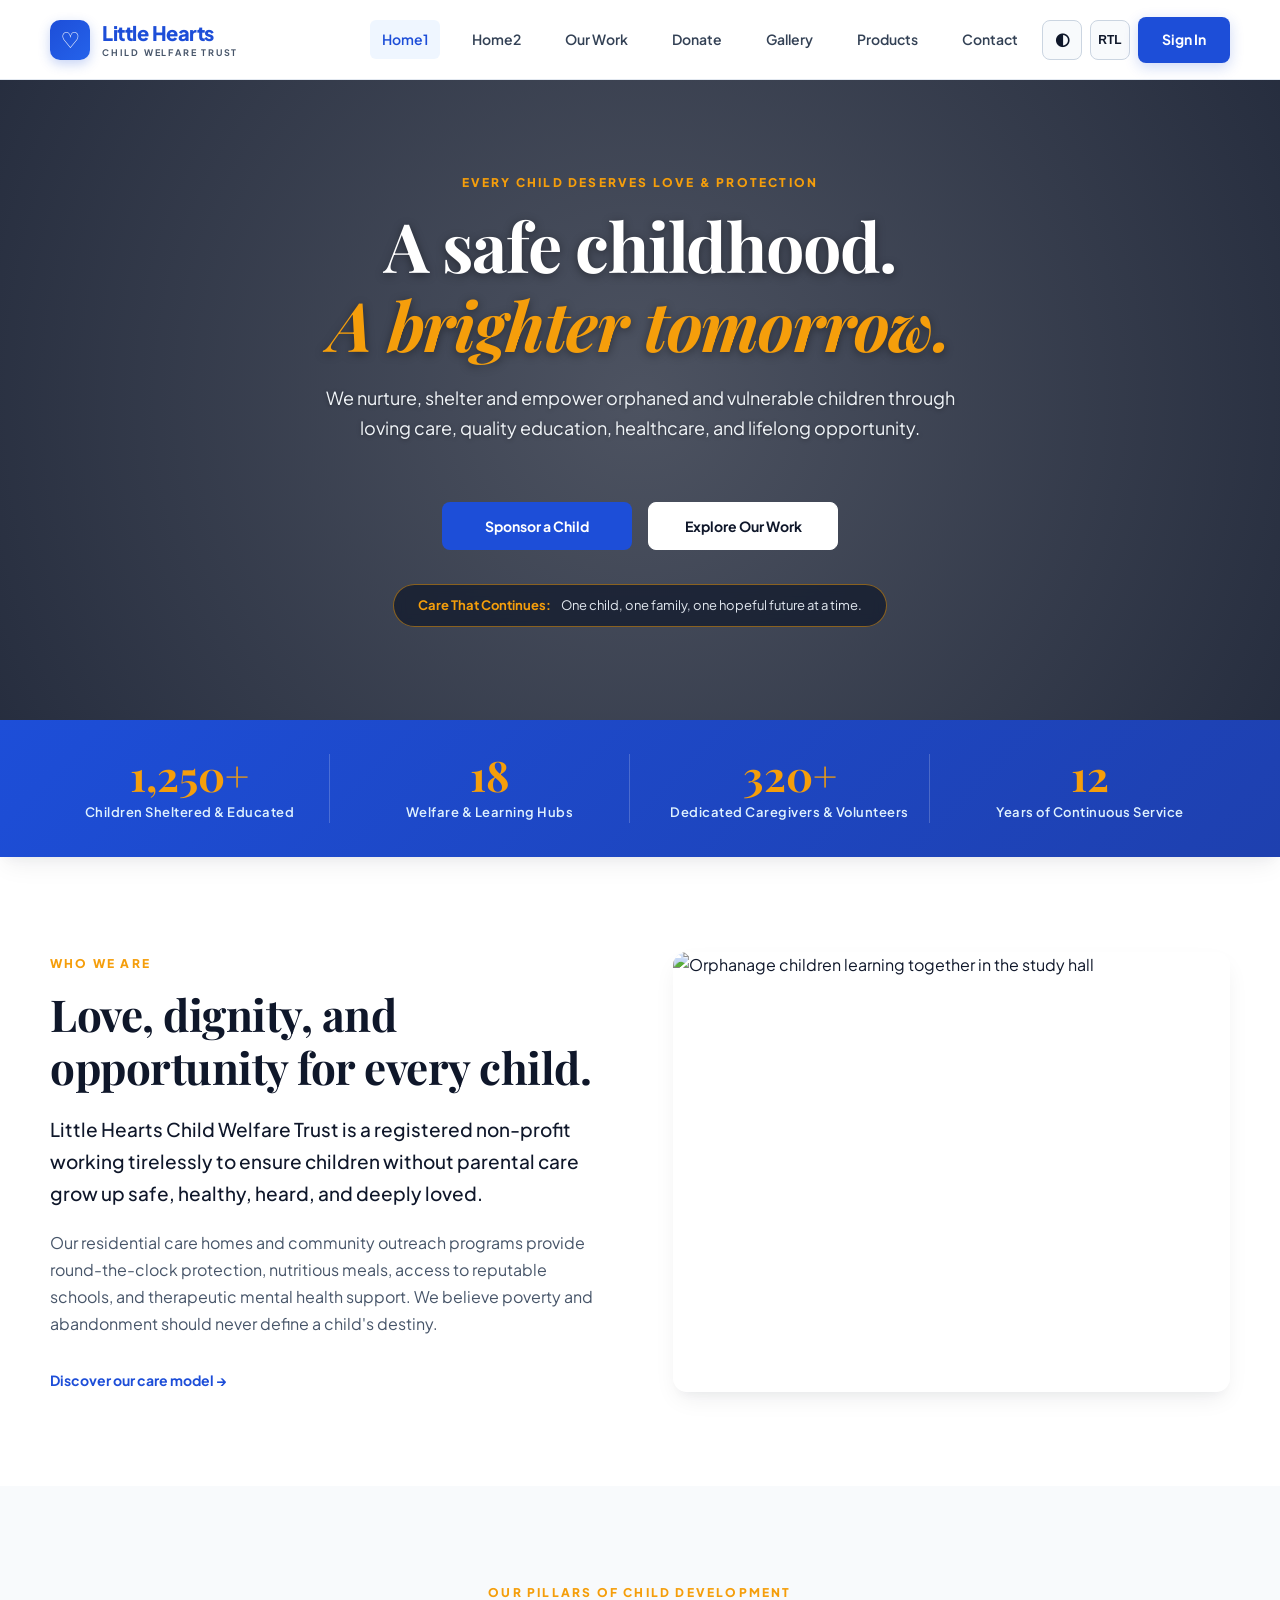
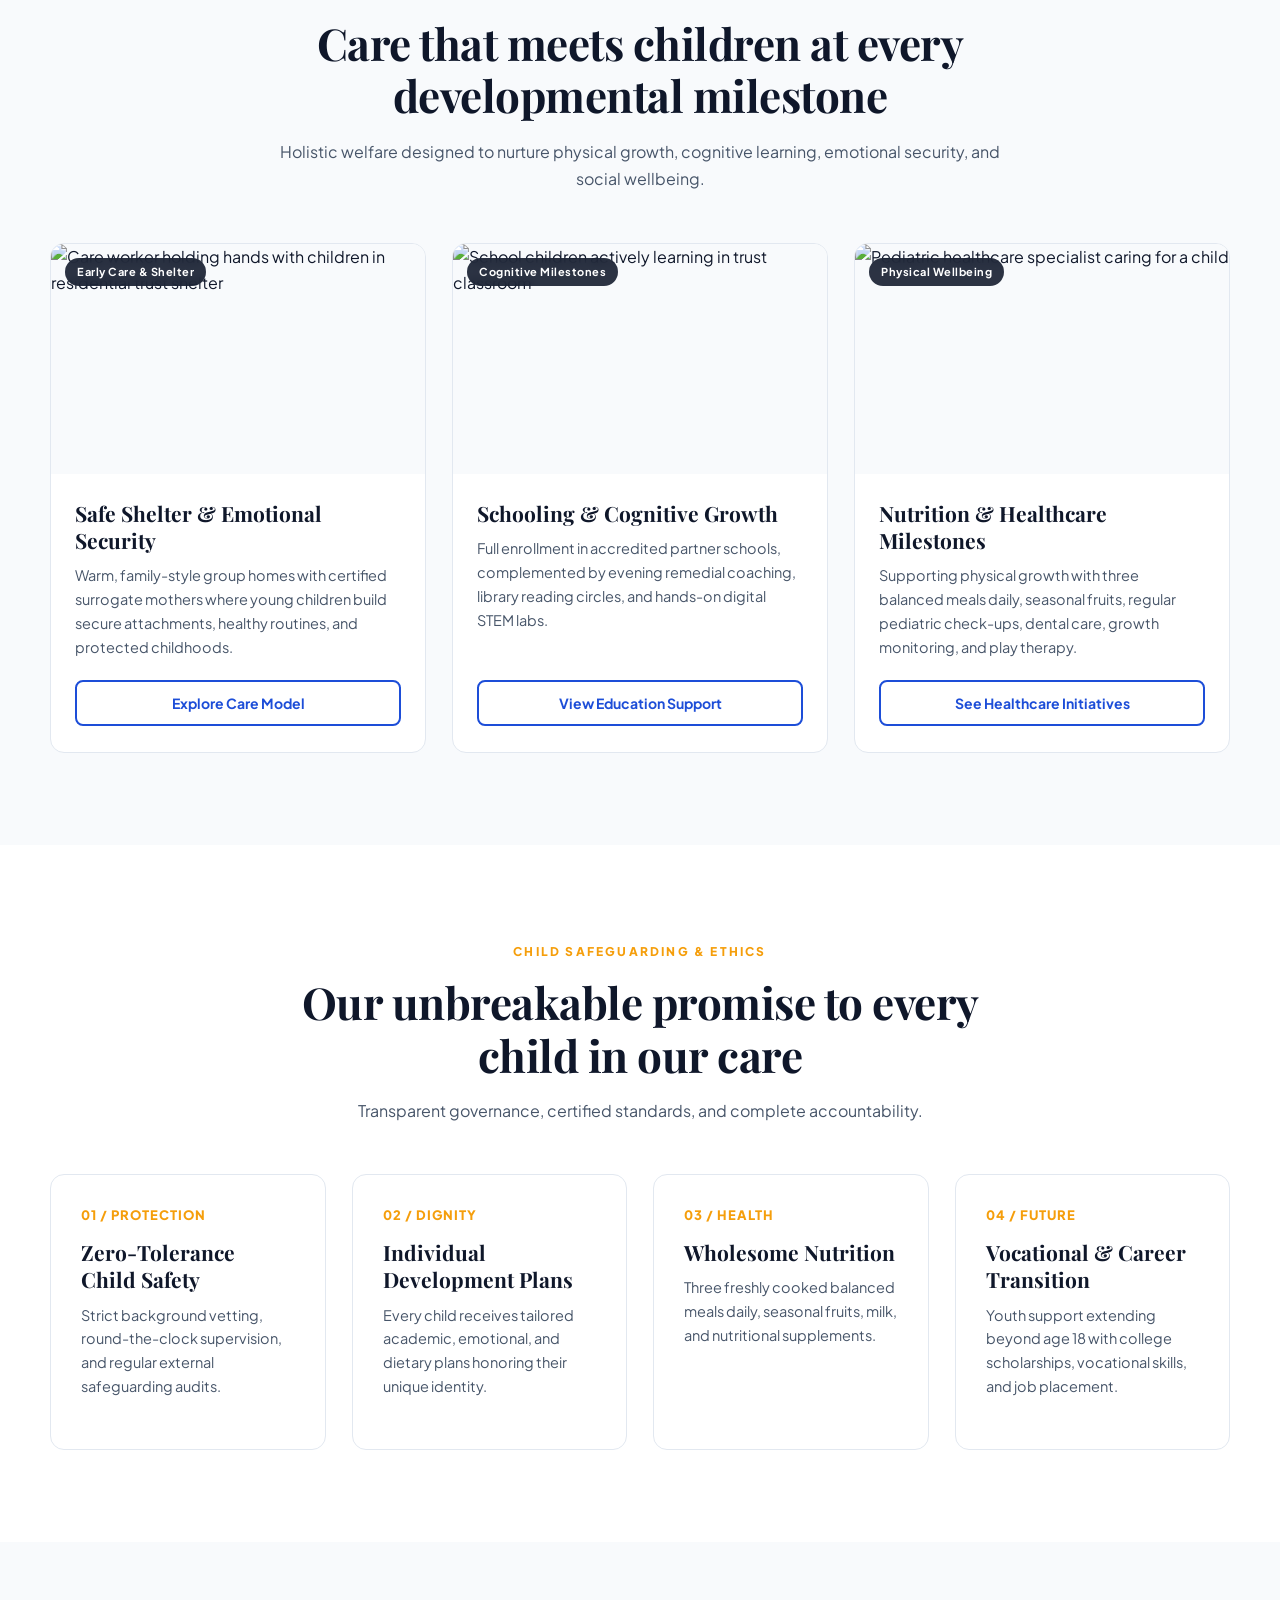
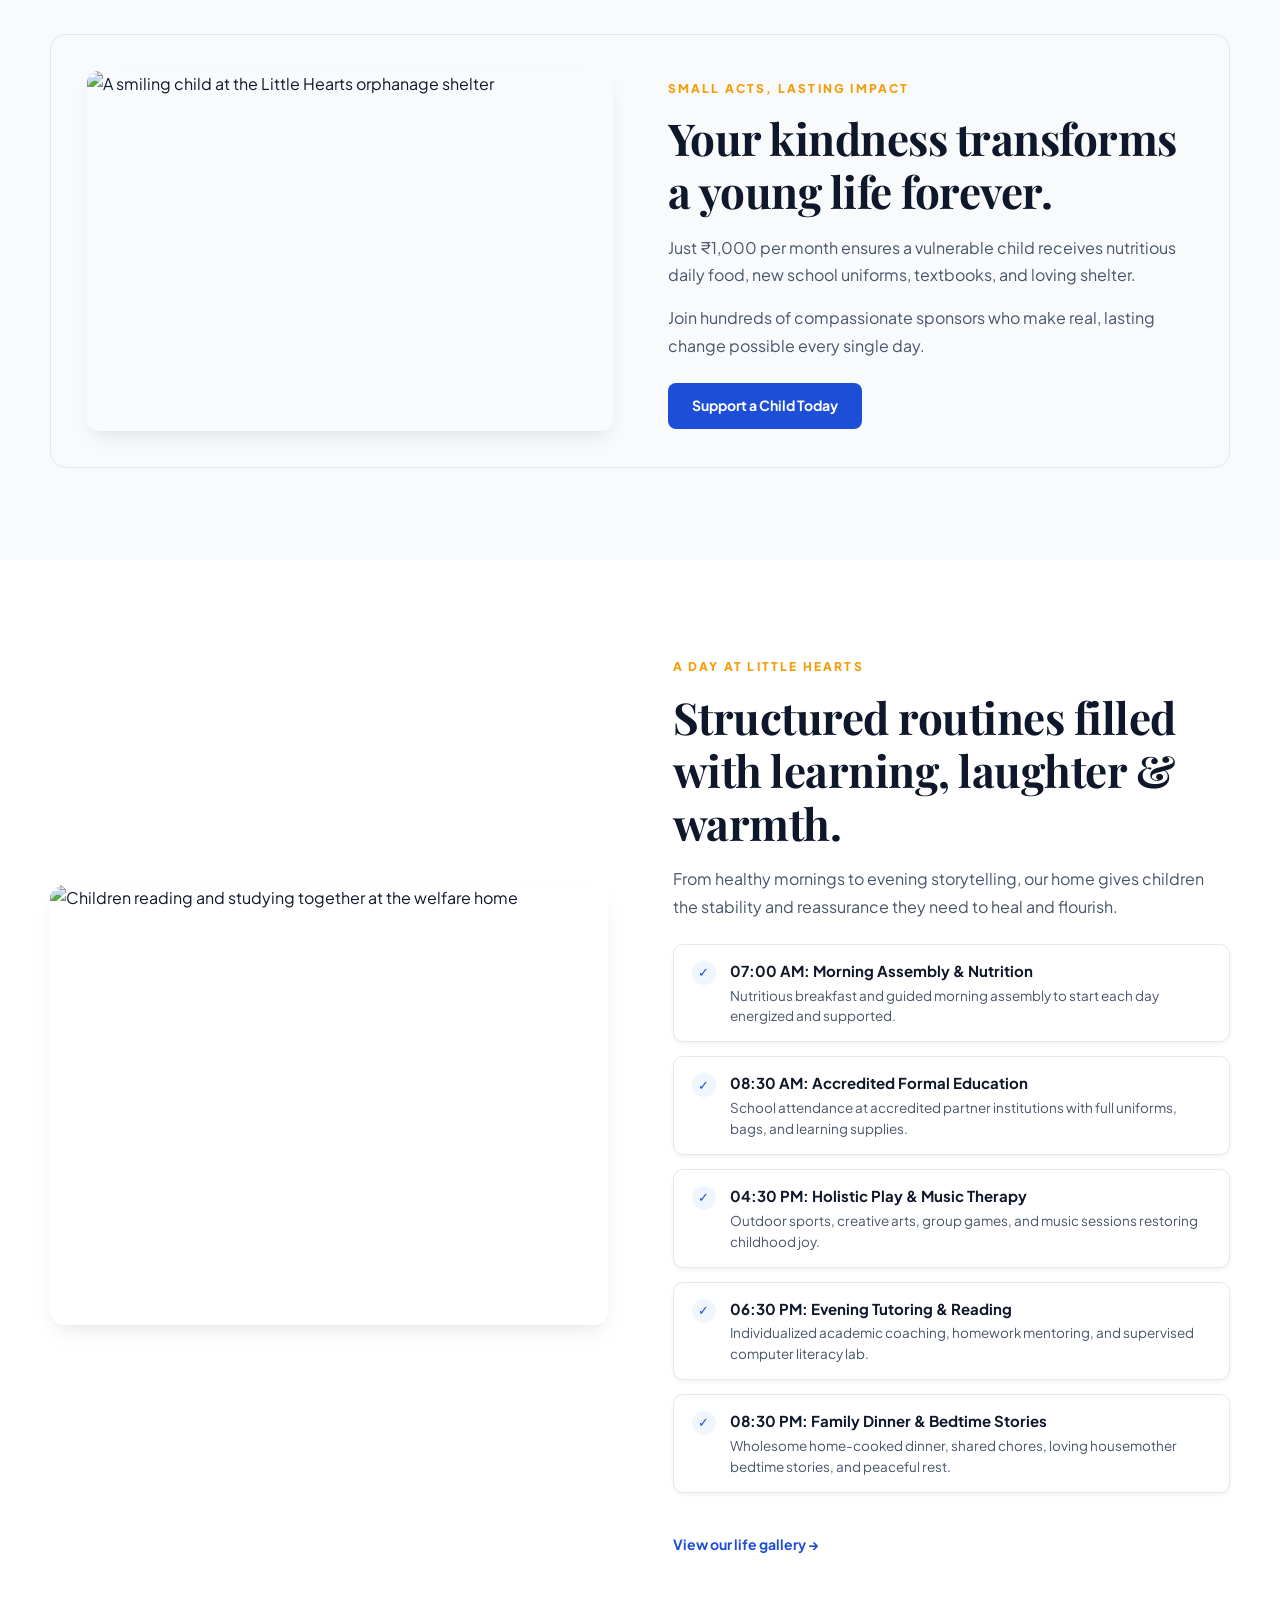
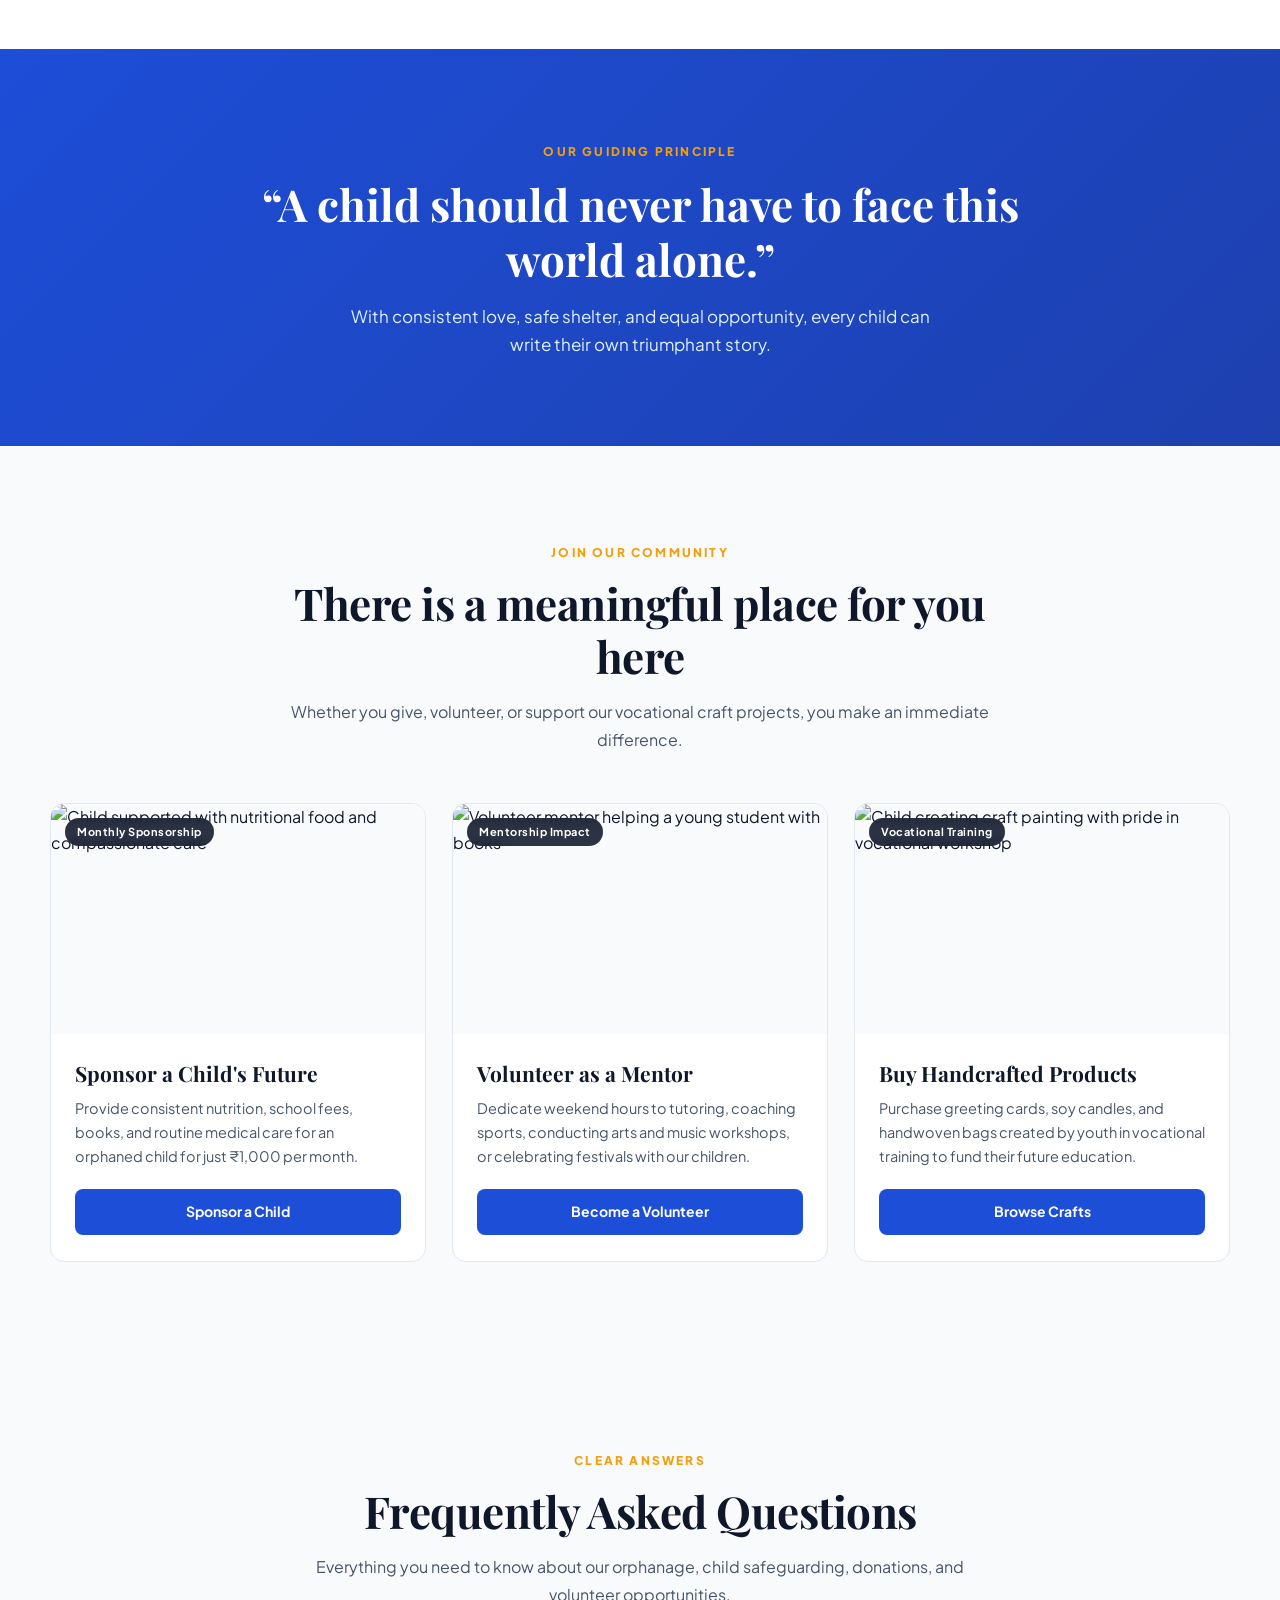
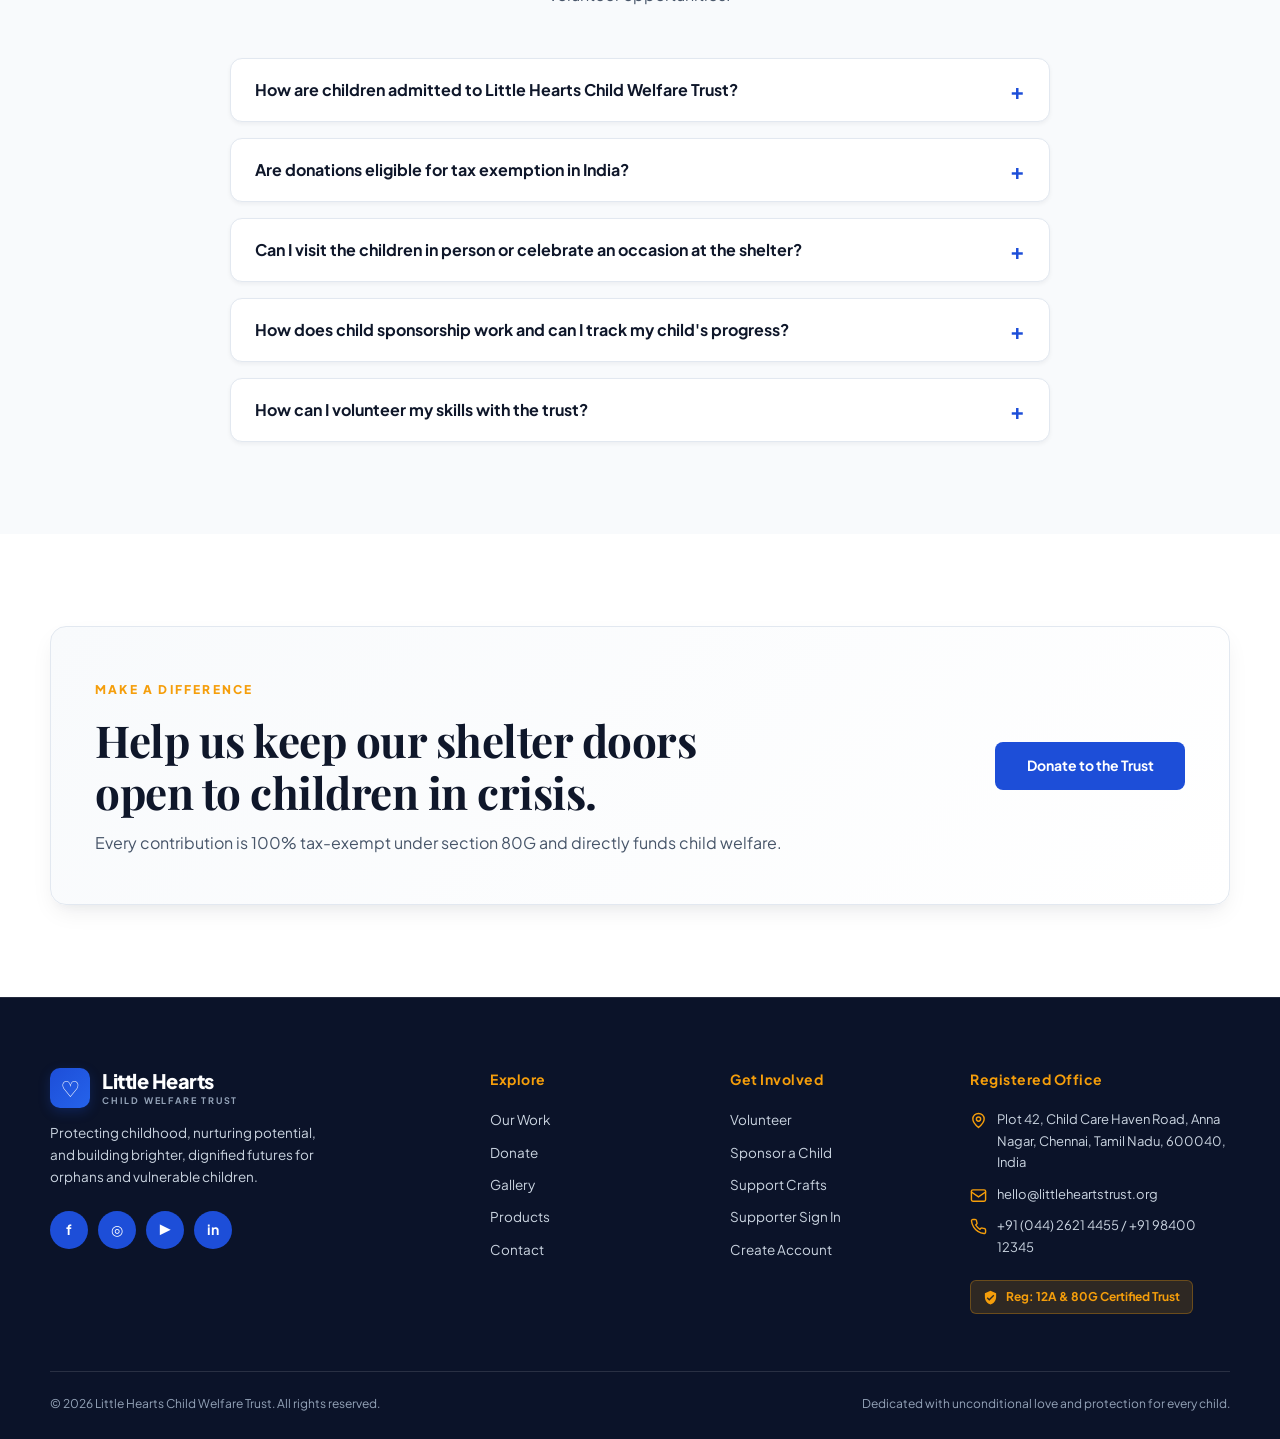
==== commit 2e5ad608: "fix: resolve all 23 UI issues, fix broken images, add FAQ accordion, and polish responsive layouts" ====
--- a/index.html
+++ b/index.html
@@ -171,11 +171,41 @@
           <h2>Structured routines filled with learning, laughter &amp; warmth.</h2>
           <p>From healthy mornings to evening storytelling, our home gives children the stability and reassurance they need to heal and flourish.</p>
           <ul class="check-list">
-            <li><strong>07:00 AM:</strong> Nutritious breakfast and morning assembly</li>
-            <li><strong>08:30 AM:</strong> School attendance at accredited partner schools</li>
-            <li><strong>04:30 PM:</strong> Outdoor play, sports, art, and music therapy</li>
-            <li><strong>06:30 PM:</strong> Guided evening tuition and homework support</li>
-            <li><strong>08:30 PM:</strong> Wholesome dinner, shared chores &amp; bedtime stories</li>
+            <li>
+              <div class="check-list-icon">✓</div>
+              <div class="check-list-content">
+                <strong>07:00 AM: Morning Assembly &amp; Nutrition</strong>
+                <span>Nutritious breakfast and guided morning assembly to start each day energized and supported.</span>
+              </div>
+            </li>
+            <li>
+              <div class="check-list-icon">✓</div>
+              <div class="check-list-content">
+                <strong>08:30 AM: Accredited Formal Education</strong>
+                <span>School attendance at accredited partner institutions with full uniforms, bags, and learning supplies.</span>
+              </div>
+            </li>
+            <li>
+              <div class="check-list-icon">✓</div>
+              <div class="check-list-content">
+                <strong>04:30 PM: Holistic Play &amp; Music Therapy</strong>
+                <span>Outdoor sports, creative arts, group games, and music sessions restoring childhood joy.</span>
+              </div>
+            </li>
+            <li>
+              <div class="check-list-icon">✓</div>
+              <div class="check-list-content">
+                <strong>06:30 PM: Evening Tutoring &amp; Reading</strong>
+                <span>Individualized academic coaching, homework mentoring, and supervised computer literacy lab.</span>
+              </div>
+            </li>
+            <li>
+              <div class="check-list-icon">✓</div>
+              <div class="check-list-content">
+                <strong>08:30 PM: Family Dinner &amp; Bedtime Stories</strong>
+                <span>Wholesome home-cooked dinner, shared chores, loving housemother bedtime stories, and peaceful rest.</span>
+              </div>
+            </li>
           </ul>
           <a class="text-link" href="gallery.html">View our life gallery →</a>
         </div>
@@ -239,6 +269,64 @@
       </div>
     </section>
 
+    <!-- Frequently Asked Questions (Issue 16) -->
+    <section class="section faq-section soft" id="faq">
+      <div class="container" style="max-width: 900px;">
+        <div class="section-head" style="text-align: center;">
+          <span class="eyebrow">CLEAR ANSWERS</span>
+          <h2>Frequently Asked Questions</h2>
+          <p>Everything you need to know about our orphanage, child safeguarding, donations, and volunteer opportunities.</p>
+        </div>
+        <div class="faq-list">
+          <div class="faq-item">
+            <button class="faq-question" type="button" aria-expanded="false">
+              <span>How are children admitted to Little Hearts Child Welfare Trust?</span>
+              <span class="faq-icon" aria-hidden="true">+</span>
+            </button>
+            <div class="faq-answer">
+              <p>Admissions strictly follow the Juvenile Justice (Care and Protection of Children) Act. Children are placed under our care through the Child Welfare Committee (CWC), local childline referrals, or authorized district authorities following formal safety audits and documentation.</p>
+            </div>
+          </div>
+          <div class="faq-item">
+            <button class="faq-question" type="button" aria-expanded="false">
+              <span>Are donations eligible for tax exemption in India?</span>
+              <span class="faq-icon" aria-hidden="true">+</span>
+            </button>
+            <div class="faq-answer">
+              <p>Yes. Little Hearts Child Welfare Trust is a registered public charitable trust with valid 12A and 80G certifications. Every Indian citizen donation qualifies for a 50% tax deduction under Section 80G of the Income Tax Act, and 80G receipts are issued instantly.</p>
+            </div>
+          </div>
+          <div class="faq-item">
+            <button class="faq-question" type="button" aria-expanded="false">
+              <span>Can I visit the children in person or celebrate an occasion at the shelter?</span>
+              <span class="faq-icon" aria-hidden="true">+</span>
+            </button>
+            <div class="faq-answer">
+              <p>To preserve our children's daily routine, emotional security, and privacy, visits are strictly arranged by prior appointment on weekends (10:00 AM – 1:00 PM and 4:00 PM – 6:00 PM). Please reach out via our Contact page at least 3 days in advance to schedule your visit.</p>
+            </div>
+          </div>
+          <div class="faq-item">
+            <button class="faq-question" type="button" aria-expanded="false">
+              <span>How does child sponsorship work and can I track my child's progress?</span>
+              <span class="faq-icon" aria-hidden="true">+</span>
+            </button>
+            <div class="faq-answer">
+              <p>A monthly sponsorship of ₹1,000 covers nutritious food, school tuition, uniforms, healthcare, and extracurriculars. Sponsors receive semi-annual academic report cards, health updates, and handwritten holiday cards created by the children while respecting full child privacy regulations.</p>
+            </div>
+          </div>
+          <div class="faq-item">
+            <button class="faq-question" type="button" aria-expanded="false">
+              <span>How can I volunteer my skills with the trust?</span>
+              <span class="faq-icon" aria-hidden="true">+</span>
+            </button>
+            <div class="faq-answer">
+              <p>We welcome volunteers for weekend academic tutoring, spoken English classes, arts and crafts, sports coaching, and medical checkups. All volunteers undergo a mandatory background screening and child safeguarding orientation before working with children.</p>
+            </div>
+          </div>
+        </div>
+      </div>
+    </section>
+
     <!-- Centered Call to Action Banner -->
     <section class="section">
       <div class="container cta-panel">
--- a/assets/style.css
+++ b/assets/style.css
@@ -1,29 +1,29 @@
 @import url('https://fonts.googleapis.com/css2?family=Plus+Jakarta+Sans:wght@400;500;600;700;800&family=Playfair+Display:ital,wght@0,600;0,700;1,600&display=swap');
 
 /* ==========================================================================
-   COLOR SYSTEM & ROOT VARIABLES (Requirement 12, Requirement 9)
-   Attractive & Professional Royal Sapphire Trust Blue Palette with Warm Amber
+   COLOR SYSTEM & ROOT VARIABLES
+   Royal Sapphire Trust Blue Palette with Warm Golden Amber Accents
    ========================================================================== */
 :root {
-  --primary: #1d4ed8;            /* Prestigious Royal Sapphire Blue */
+  --primary: #1d4ed8;            /* Royal Sapphire Trust Blue */
   --primary-hover: #1e40af;
   --primary-soft: #eff6ff;
   --primary-rgb: 29, 78, 216;
   --accent: #f59e0b;             /* Warm Golden Amber */
   --accent-hover: #d97706;
   --heart: #e11d48;              /* Caring Rose/Heart Crimson */
-  --green: #1d4ed8;              /* Compatibility alias */
-  --green2: #2563eb;             /* Compatibility alias */
+  --green: #1d4ed8;
+  --green2: #2563eb;
   
-  --ink: #0f172a;                /* Slate 900 - Deep, high contrast text */
-  --ink-soft: #334155;           /* Slate 700 */
-  --muted: #475569;              /* Slate 600 - WCAG AA compliant contrast (>5.5:1) */
+  --ink: #0f172a;                /* High contrast deep slate text */
+  --ink-soft: #334155;
+  --muted: #475569;              /* High contrast WCAG AA (>5.5:1) */
   --paper: #ffffff;              /* Crisp white */
-  --soft: #f8fafc;               /* Slate 50 */
-  --soft-alt: #f1f5f9;           /* Slate 100 */
+  --soft: #f8fafc;
+  --soft-alt: #f1f5f9;
   --card-bg: #ffffff;
-  --line: #e2e8f0;               /* Slate 200 */
-  --line-strong: #cbd5e1;        /* Slate 300 */
+  --line: #e2e8f0;
+  --line-strong: #cbd5e1;
   
   --shadow-sm: 0 2px 4px rgba(15, 23, 42, 0.05);
   --shadow: 0 10px 25px -5px rgba(15, 23, 42, 0.08), 0 8px 10px -6px rgba(15, 23, 42, 0.04);
@@ -34,9 +34,9 @@
 }
 
 :root[data-theme="dark"] {
-  --primary: #3b82f6;            /* Radiant Electric Blue for dark mode */
+  --primary: #3b82f6;            /* Radiant Electric Blue */
   --primary-hover: #60a5fa;
-  --primary-soft: rgba(59, 130, 246, 0.15);
+  --primary-soft: rgba(59, 130, 246, 0.18);
   --primary-rgb: 59, 130, 246;
   --accent: #fbbf24;
   --accent-hover: #f59e0b;
@@ -45,11 +45,11 @@
   --green2: #60a5fa;
   
   --ink: #f8fafc;                /* Crisp white text (>14:1 contrast) */
-  --ink-soft: #e2e8f0;           /* Soft off-white */
-  --muted: #94a3b8;              /* Slate 400 - High contrast on dark */
+  --ink-soft: #e2e8f0;
+  --muted: #cbd5e1;              /* Slate 300 - Clean high contrast */
   --paper: #090e17;              /* Deep dark slate */
   --soft: #111827;               /* Elevated dark surface */
-  --soft-alt: #1e293b;           /* Elevated card surface */
+  --soft-alt: #1e293b;
   --card-bg: #111827;
   --line: #1e293b;
   --line-strong: #334155;
@@ -80,17 +80,20 @@
 }
 
 /* ==========================================================================
-   HEADER & NAVBAR (Requirement 1 & Requirement 3)
-   Center aligned menu options, Sign-in button at end
+   HEADER & NAVBAR (Issue 1, Issue 4, Issue 19)
+   - Order: Theme -> RTL -> Sign In
+   - ALL 3 buttons have the EXACT SAME HEIGHT (40px desktop, 34px mobile)
+   - Navbar stable, no jumping, fixed height
    ========================================================================== */
 .site-header {
-  height: 84px;
+  height: 80px;
   background: var(--paper);
   border-bottom: 1px solid var(--line);
   position: sticky;
   top: 0;
-  z-index: 100;
+  z-index: 1000;
   transition: background-color .25s ease, border-color .25s ease;
+  backdrop-filter: blur(10px);
 }
 
 .nav-wrap {
@@ -98,7 +101,7 @@
   display: flex;
   align-items: center;
   justify-content: space-between;
-  gap: 20px;
+  gap: 16px;
 }
 
 .brand {
@@ -122,9 +125,9 @@
   margin-top: 4px;
 }
 .brand-mark {
-  width: 42px;
-  height: 42px;
-  border-radius: 12px;
+  width: 40px;
+  height: 40px;
+  border-radius: 10px;
   background: linear-gradient(135deg, var(--primary), #2563eb);
   color: #fff;
   display: grid;
@@ -134,12 +137,12 @@
   flex-shrink: 0;
 }
 
-/* Requirement 1: Center Aligned Navbar Menu Options */
+/* Center Aligned Navbar Menu Options */
 .main-nav {
   display: flex;
   align-items: center;
-  justify-content: center; /* CENTER ALIGNED */
-  gap: 22px;
+  justify-content: center;
+  gap: 20px;
   flex: 1;
   margin: 0 auto;
 }
@@ -159,47 +162,82 @@
   background: var(--primary-soft);
 }
 
-/* Requirement 3: Sign In as a prominent button at last */
+.nav-right-cluster {
+  display: flex;
+  align-items: center;
+  gap: 12px;
+  flex-shrink: 0;
+}
+
+/* Issue 1: Theme, RTL, and Sign In buttons - EXACT SAME HEIGHT (40px) */
 .nav-tools {
   display: flex;
   align-items: center;
-  gap: 10px;
+  gap: 8px;
   flex-shrink: 0;
 }
-.nav-signin-btn {
-  padding: 10px 20px;
-  font-size: 13px;
-  font-weight: 700;
-  border-radius: 30px;
-  box-shadow: 0 4px 14px rgba(29, 78, 216, 0.22);
-  white-space: nowrap;
-}
-
-.tool-btn, .menu-toggle {
+.nav-tools .tool-btn {
+  width: 40px;
+  height: 40px;
+  min-width: 40px;
   border: 1px solid var(--line-strong);
   background: var(--soft);
   color: var(--ink);
-  border-radius: 50%;
-  width: 38px;
-  height: 38px;
+  border-radius: 8px;
   cursor: pointer;
   font-weight: 700;
   display: inline-flex;
   align-items: center;
   justify-content: center;
+  box-sizing: border-box;
   transition: all .2s ease;
 }
-.tool-btn:hover, .menu-toggle:hover {
+.nav-tools .tool-btn:hover {
   background: var(--primary-soft);
   color: var(--primary);
   border-color: var(--primary);
 }
-.tool-btn:first-child { font-size: 11px; }
-.theme-toggle { font-size: 16px; }
-.menu-toggle { display: none; border-radius: 10px; font-size: 18px; }
+.tool-btn#rtlToggle { font-size: 12px; }
+.tool-btn.theme-toggle { font-size: 17px; }
+
+.nav-signin-btn {
+  height: 40px;
+  min-height: 40px;
+  padding: 0 20px;
+  font-size: 13.5px;
+  font-weight: 700;
+  border-radius: 8px;
+  display: inline-flex;
+  align-items: center;
+  justify-content: center;
+  box-sizing: border-box;
+  white-space: nowrap;
+  background: var(--primary);
+  color: #ffffff !important;
+  box-shadow: 0 4px 14px rgba(29, 78, 216, 0.22);
+}
+.nav-signin-btn:hover {
+  background: var(--primary-hover);
+  transform: translateY(-2px);
+}
+
+.menu-toggle {
+  display: none;
+  width: 40px;
+  height: 40px;
+  min-width: 40px;
+  border: 1px solid var(--line-strong);
+  background: var(--soft);
+  color: var(--ink);
+  border-radius: 8px;
+  cursor: pointer;
+  font-size: 20px;
+  align-items: center;
+  justify-content: center;
+}
 
 /* ==========================================================================
-   BUTTONS & CTAs (Requirement 5 - Uniform Alignment & Sizing)
+   BUTTONS & CTAs (Issue 7: Dark theme second button text visibility)
    ========================================================================== */
 .btn {
   display: inline-flex;
@@ -228,14 +266,29 @@
 .btn-primary:hover {
   background: var(--primary-hover);
 }
+
+/* Issue 7: High-contrast light button in BOTH light & dark modes */
 .btn-light {
-  background: #ffffff;
-  color: var(--ink) !important;
-  border: 1px solid rgba(255, 255, 255, 0.8);
+  background: #ffffff !important;
+  color: #0f172a !important; /* Always crisp dark text in light theme */
+  border: 1.5px solid #ffffff !important;
 }
 .btn-light:hover {
-  background: #f1f5f9;
-}
+  background: #f1f5f9 !important;
+  color: #0f172a !important;
+}
+:root[data-theme="dark"] .btn-light {
+  background: rgba(255, 255, 255, 0.16) !important;
+  color: #ffffff !important; /* Visible, bright high-contrast text in dark theme */
+  border: 1.5px solid rgba(255, 255, 255, 0.8) !important;
+  backdrop-filter: blur(8px);
+}
+:root[data-theme="dark"] .btn-light:hover {
+  background: rgba(255, 255, 255, 0.28) !important;
+  border-color: #ffffff !important;
+  color: #ffffff !important;
+}
+
 .btn-outline {
   background: transparent;
   color: var(--primary) !important;
@@ -260,7 +313,7 @@
 .actions {
   display: flex;
   gap: 16px;
-  justify-content: center; /* CTA buttons centered in hero */
+  justify-content: center;
   align-items: center;
   flex-wrap: wrap;
   margin-top: 30px;
@@ -271,8 +324,7 @@
 }
 
 /* ==========================================================================
-   HERO SECTIONS (Requirement 10)
-   Centered contents across ALL pages, distinct Orphanage photos for each
+   HERO SECTIONS (Issue 8: Matching Home 1 & Home 2 Aesthetics)
    ========================================================================== */
 .hero, .page-hero {
   position: relative;
@@ -281,7 +333,7 @@
   display: flex;
   align-items: center;
   justify-content: center;
-  text-align: center; /* Centered Hero Content */
+  text-align: center;
   color: #ffffff;
   overflow: hidden;
 }
@@ -293,15 +345,13 @@
   padding: 110px 0 90px;
 }
 
-/* High contrast dark gradient overlay ensuring 100% readability */
 .hero-shade, .page-hero-shade {
   position: absolute;
   inset: 0;
-  background: radial-gradient(circle at center, rgba(15, 23, 42, 0.72) 0%, rgba(15, 23, 42, 0.88) 100%);
+  background: radial-gradient(circle at center, rgba(15, 23, 42, 0.74) 0%, rgba(15, 23, 42, 0.90) 100%);
   z-index: 1;
 }
 
-/* Distinct Orphanage & Child Welfare Hero Background Photos for EVERY page */
 .hero-home1 {
   background-image: url('https://images.unsplash.com/photo-1472162072942-cd5147eb3902?auto=format&fit=crop&w=2000&q=85');
 }
@@ -329,7 +379,7 @@
   z-index: 2;
   display: flex;
   flex-direction: column;
-  align-items: center; /* Exactly centered */
+  align-items: center;
   justify-content: center;
   text-align: center;
   max-width: 900px;
@@ -370,7 +420,7 @@
 
 .hero-note {
   margin: 34px auto 0;
-  background: rgba(15, 23, 42, 0.65);
+  background: rgba(15, 23, 42, 0.70);
   border: 1px solid rgba(245, 158, 11, 0.5);
   border-radius: 30px;
   padding: 10px 24px;
@@ -421,7 +471,7 @@
 }
 
 /* ==========================================================================
-   SECTIONS & TYPOGRAPHY (Requirement 11 - Rich content, no empty gaps)
+   SECTIONS & TYPOGRAPHY
    ========================================================================== */
 .section {
   padding: 92px 0;
@@ -496,7 +546,10 @@
   color: var(--primary-hover);
 }
 
-/* CARDS & CHILD DEVELOPMENT CARDS */
+/* ==========================================================================
+   CARDS & CHILD DEVELOPMENT CARDS
+   Issue 20 & 21: At 768px, last card in 3-card grid aligns in center
+   ========================================================================== */
 .cards {
   display: grid;
   gap: 26px;
@@ -524,7 +577,6 @@
   border-color: var(--primary);
 }
 
-/* Child Development Card Styling */
 .dev-card-img, .photo-card-img {
   position: relative;
   height: 230px;
@@ -572,10 +624,10 @@
   color: var(--muted);
   line-height: 1.65;
   margin: 0 0 20px;
-  flex-grow: 1; /* Automatically pushes button to the bottom */
-}
-
-/* UNIFORM CTA BUTTON ALIGNMENT */
+  flex-grow: 1;
+}
+
+/* UNIFORM CARD CTA BUTTON ALIGNMENT */
 .card-cta,
 .btn.card-cta {
   margin-top: auto !important;
@@ -592,8 +644,6 @@
 
 .action-card {
   padding: 30px;
-  display: flex;
-  flex-direction: column;
 }
 .action-card > b {
   font-size: 13px;
@@ -622,32 +672,65 @@
   box-shadow: var(--shadow);
 }
 
+/* ==========================================================================
+   CHECK LIST / POINTS ARRANGEMENT (Issues 10, 11, 13, 15)
+   Clean structured point card format - perfectly aligned!
+   ========================================================================== */
 .check-list {
   padding: 0;
   list-style: none;
-  margin: 22px 0;
+  margin: 24px 0;
+  display: flex;
+  flex-direction: column;
+  gap: 14px;
 }
 .check-list li {
-  padding: 8px 0;
-  display: flex;
-  align-items: center;
-  gap: 12px;
-  color: var(--ink-soft);
-  font-size: 15px;
-  font-weight: 500;
-}
-.check-list li::before {
-  content: '✓';
-  display: grid;
-  place-items: center;
-  width: 22px;
-  height: 22px;
+  display: flex;
+  align-items: flex-start;
+  gap: 14px;
+  background: var(--card-bg);
+  border: 1px solid var(--line);
+  padding: 14px 18px;
+  border-radius: 10px;
+  box-shadow: var(--shadow-sm);
+  transition: all .2s ease;
+}
+.check-list li:hover {
+  border-color: var(--primary);
+  transform: translateX(4px);
+}
+.check-list-icon {
+  width: 24px;
+  height: 24px;
   border-radius: 50%;
   background: var(--primary-soft);
   color: var(--primary);
-  font-size: 12px;
+  display: grid;
+  place-items: center;
+  font-size: 13px;
   font-weight: 800;
   flex-shrink: 0;
+  margin-top: 2px;
+}
+.check-list-content {
+  flex: 1;
+  text-align: left;
+}
+:root[dir="rtl"] .check-list-content {
+  text-align: right;
+}
+.check-list-content strong {
+  display: block;
+  font-size: 15px;
+  color: var(--ink);
+  margin-bottom: 2px;
+  font-weight: 700;
+}
+.check-list-content span {
+  font-size: 13.5px;
+  color: var(--muted);
+  line-height: 1.55;
+  display: block;
 }
 
 /* QUOTE SECTION */
@@ -670,7 +753,7 @@
   margin: 0 auto;
 }
 
-/* CTA PANEL (Requirement 5) */
+/* CTA PANEL */
 .cta-panel {
   padding: 48px 44px;
   background: linear-gradient(135deg, var(--soft), var(--card-bg));
@@ -696,8 +779,7 @@
 }
 
 /* ==========================================================================
-   PRODUCTS PAGE STYLES (Requirement 2)
-   Orphanage & Child Welfare Vocational Products
+   PRODUCTS PAGE (Issue 12: verified relevant photos & uniform alignment)
    ========================================================================== */
 .products-filter {
   display: flex;
@@ -732,6 +814,7 @@
   flex-direction: column;
   transition: all .25s ease;
   box-shadow: var(--shadow-sm);
+  height: 100%;
 }
 .product-card:hover {
   transform: translateY(-5px);
@@ -742,6 +825,7 @@
   position: relative;
   overflow: hidden;
   height: 250px;
+  background: var(--soft);
 }
 .product-img-wrap img {
   width: 100%;
@@ -823,6 +907,71 @@
 }
 
 /* ==========================================================================
+   FAQ SECTION (Issue 16)
+   ========================================================================== */
+.faq-section {
+  padding: 92px 0;
+  background: var(--soft);
+}
+.faq-list {
+  max-width: 820px;
+  margin: 0 auto;
+  display: flex;
+  flex-direction: column;
+  gap: 16px;
+}
+.faq-item {
+  background: var(--card-bg);
+  border: 1px solid var(--line);
+  border-radius: 12px;
+  overflow: hidden;
+  transition: all .25s ease;
+  box-shadow: var(--shadow-sm);
+}
+.faq-item.active {
+  border-color: var(--primary);
+  box-shadow: var(--shadow);
+}
+.faq-question {
+  width: 100%;
+  padding: 20px 24px;
+  background: transparent;
+  border: 0;
+  display: flex;
+  justify-content: space-between;
+  align-items: center;
+  gap: 16px;
+  font: 700 16px var(--font);
+  color: var(--ink);
+  cursor: pointer;
+  text-align: left;
+}
+:root[dir="rtl"] .faq-question {
+  text-align: right;
+}
+.faq-icon {
+  font-size: 22px;
+  color: var(--primary);
+  font-weight: 700;
+  transition: transform .25s ease;
+  flex-shrink: 0;
+  line-height: 1;
+}
+.faq-item.active .faq-icon {
+  transform: rotate(45deg);
+}
+.faq-answer {
+  display: none;
+  padding: 0 24px 22px;
+  color: var(--muted);
+  font-size: 14.5px;
+  line-height: 1.65;
+}
+.faq-item.active .faq-answer {
+  display: block;
+}
+
+/* ==========================================================================
    WORK & GALLERY & DONATE LAYOUTS
    ========================================================================== */
 .work-grid {
@@ -974,7 +1123,6 @@
   border-color: var(--primary);
   box-shadow: 0 0 0 3px rgba(29, 78, 216, 0.15);
 }
-.full { width: 100%; }
 .form-status {
   font-size: 13px;
   color: var(--primary);
@@ -982,23 +1130,52 @@
   margin-top: 12px;
 }
 
-.contact-detail {
-  display: flex;
-  flex-direction: column;
+/* ==========================================================================
+   CONTACT DETAILS WITH ICONS (Issue 14 & Issue 22)
+   ========================================================================== */
+.contact-detail-row {
+  display: flex;
+  align-items: flex-start;
+  gap: 16px;
+  padding: 18px 0;
   border-bottom: 1px solid var(--line);
-  padding: 16px 0;
-}
-.contact-detail b {
-  font-size: 12px;
+}
+.contact-detail-ico {
+  width: 42px;
+  height: 42px;
+  border-radius: 10px;
+  background: var(--primary-soft);
+  color: var(--primary);
+  display: grid;
+  place-items: center;
+  font-size: 18px;
+  flex-shrink: 0;
+  margin-top: 2px;
+}
+.contact-detail-ico svg {
+  width: 20px;
+  height: 20px;
+}
+.contact-detail-body {
+  flex: 1;
+  text-align: left;
+}
+:root[dir="rtl"] .contact-detail-body {
+  text-align: right;
+}
+.contact-detail-body b {
+  display: block;
+  font-size: 11.5px;
   text-transform: uppercase;
   letter-spacing: 1px;
   color: var(--primary);
   margin-bottom: 4px;
 }
-.contact-detail span {
+.contact-detail-body span {
   font-size: 15px;
   color: var(--ink);
-  font-weight: 500;
+  font-weight: 600;
+  line-height: 1.5;
 }
 
 .social-row {
@@ -1043,7 +1220,7 @@
 }
 
 /* ==========================================================================
-   FOOTER
+   FOOTER (Issue 5: Registered Office icons)
    ========================================================================== */
 .site-footer {
   background: #0b1329;
@@ -1053,7 +1230,7 @@
 }
 .footer-grid {
   display: grid;
-  grid-template-columns: 2fr 1fr 1fr 1.2fr;
+  grid-template-columns: 2fr 1fr 1fr 1.3fr;
   gap: 40px;
 }
 .footer-brand {
@@ -1085,16 +1262,39 @@
 .footer-grid > div > a:not(.brand):hover {
   color: #ffffff;
 }
+
+.footer-icon-line {
+  display: flex !important;
+  align-items: flex-start;
+  gap: 10px;
+  margin: 10px 0 !important;
+  font-size: 13px !important;
+  color: #cbd5e1 !important;
+}
+.footer-ico {
+  width: 17px;
+  height: 17px;
+  flex-shrink: 0;
+  margin-top: 3px;
+  color: var(--accent);
+}
 .footer-badge {
-  display: inline-block;
+  display: inline-flex !important;
+  align-items: center;
+  gap: 8px;
   background: rgba(245, 158, 11, 0.15);
   color: var(--accent) !important;
   border: 1px solid rgba(245, 158, 11, 0.3);
-  padding: 4px 10px;
-  border-radius: 4px;
-  font-size: 11px !important;
+  padding: 6px 12px;
+  border-radius: 6px;
+  font-size: 12px !important;
   font-weight: 700;
-  margin-top: 8px;
+  margin-top: 12px;
+}
+.badge-ico {
+  width: 15px;
+  height: 15px;
+  flex-shrink: 0;
 }
 .footer-bottom {
   border-top: 1px solid rgba(255, 255, 255, 0.12);
@@ -1109,13 +1309,53 @@
 }
 
 /* ==========================================================================
-   AUTHENTICATION PAGES (Requirement 7 & Requirement 8)
-   - STRICTLY NO IMAGES
-   - Authentication card aligned to exact center
-   - Social media icons aligned properly to center (no repetition)
-   - RTL and Theme button outside card at top right corner
-   - Brand name inside the card aligned center
-   - Terms and conditions checkbox
+   BACK TO TOP BUTTON (Issue 6)
+   ========================================================================== */
+.back-to-top {
+  position: fixed;
+  bottom: 30px;
+  right: 30px;
+  width: 44px;
+  height: 44px;
+  border-radius: 50%;
+  background: var(--primary);
+  color: #ffffff;
+  border: 2px solid rgba(255, 255, 255, 0.3);
+  box-shadow: 0 8px 25px rgba(0, 0, 0, 0.3);
+  font-size: 18px;
+  font-weight: 800;
+  cursor: pointer;
+  display: flex;
+  align-items: center;
+  justify-content: center;
+  opacity: 0;
+  visibility: hidden;
+  transform: translateY(20px);
+  transition: all .3s ease;
+  z-index: 999;
+}
+.back-to-top.visible {
+  opacity: 1;
+  visibility: visible;
+  transform: translateY(0);
+}
+.back-to-top:hover {
+  background: var(--primary-hover);
+  transform: translateY(-4px);
+  box-shadow: 0 12px 30px rgba(29, 78, 216, 0.4);
+}
+:root[dir="rtl"] .back-to-top {
+  right: auto;
+  left: 30px;
+}
+
+/* ==========================================================================
+   AUTHENTICATION PAGES (Issue 17, 18, 23)
+   - Password Eye Toggle
+   - Remember Me & Forgot Password
+   - Confirm Password
+   - Remove "Back to website"
+   - RTL/Theme outside card in mobile
    ========================================================================== */
 .auth-body {
   min-height: 100vh;
@@ -1123,12 +1363,11 @@
   background: linear-gradient(135deg, var(--soft) 0%, var(--paper) 50%, var(--soft-alt) 100%);
   display: flex;
   align-items: center;
-  justify-content: center; /* Center Aligned Card */
-  padding: 30px 20px;
+  justify-content: center;
+  padding: 40px 20px;
   position: relative;
 }
 
-/* Requirement 7: RTL and Theme button OUTSIDE card at top right corner */
 .auth-top-tools {
   position: fixed;
   top: 24px;
@@ -1136,7 +1375,12 @@
   display: flex;
   align-items: center;
   gap: 10px;
-  z-index: 100;
+  z-index: 1000;
+}
+.auth-top-tools .tool-btn {
+  width: 40px;
+  height: 40px;
+  border-radius: 8px;
 }
 
 .auth-wrap {
@@ -1154,11 +1398,10 @@
   text-align: left;
 }
 
-/* Requirement 7: Brandname INSIDE card aligned center */
 .auth-card-brand {
   display: flex;
   align-items: center;
-  justify-content: center; /* Centered */
+  justify-content: center;
   text-align: center;
   margin: 0 auto 28px;
   width: fit-content;
@@ -1206,13 +1449,85 @@
   font: 14px var(--font);
   outline: none;
   transition: all .2s ease;
+  box-sizing: border-box;
 }
 .auth-card input:focus {
   border-color: var(--primary);
   box-shadow: 0 0 0 3px rgba(29, 78, 216, 0.15);
 }
 
-/* Requirement 8: Terms and Conditions Checkbox */
+/* Password Eye Toggle (Issue 17) */
+.password-input-wrap {
+  position: relative;
+  display: flex;
+  align-items: center;
+  width: 100%;
+}
+.password-input-wrap input {
+  padding-right: 46px !important;
+}
+:root[dir="rtl"] .password-input-wrap input {
+  padding-right: 14px !important;
+  padding-left: 46px !important;
+}
+.password-toggle-btn {
+  position: absolute;
+  right: 12px;
+  background: transparent;
+  border: 0;
+  color: var(--muted);
+  cursor: pointer;
+  padding: 4px;
+  display: grid;
+  place-items: center;
+  transition: color .2s ease;
+  z-index: 2;
+}
+:root[dir="rtl"] .password-toggle-btn {
+  right: auto;
+  left: 12px;
+}
+.password-toggle-btn:hover {
+  color: var(--primary);
+}
+.eye-ico {
+  width: 20px;
+  height: 20px;
+}
+
+/* Remember Me & Forgot Password Row (Issue 17) */
+.auth-options-row {
+  display: flex;
+  justify-content: space-between;
+  align-items: center;
+  margin: 12px 0 16px;
+  font-size: 13px;
+}
+.remember-checkbox {
+  display: inline-flex !important;
+  align-items: center;
+  gap: 8px;
+  cursor: pointer;
+  color: var(--muted);
+  font-weight: 500 !important;
+  margin: 0 !important;
+}
+.remember-checkbox input[type="checkbox"] {
+  width: 17px !important;
+  height: 17px !important;
+  accent-color: var(--primary);
+  cursor: pointer;
+  margin: 0 !important;
+}
+.forgot-link {
+  color: var(--primary);
+  font-weight: 600;
+}
+.forgot-link:hover {
+  text-decoration: underline;
+}
+
+/* Terms and Conditions Checkbox (Issue 17) */
 .terms-checkbox {
   display: flex !important;
   align-items: flex-start;
@@ -1225,10 +1540,10 @@
   line-height: 1.45;
 }
 .terms-checkbox input[type="checkbox"] {
-  width: 18px;
-  height: 18px;
+  width: 18px !important;
+  height: 18px !important;
   accent-color: var(--primary);
-  margin-top: 2px;
+  margin-top: 2px !important;
   flex-shrink: 0;
   cursor: pointer;
 }
@@ -1260,10 +1575,9 @@
   letter-spacing: 0.5px;
 }
 
-/* Requirement 7: Social Media Icons Centered Properly (NO REPETITION) */
 .auth-social-row {
   display: flex;
-  justify-content: center; /* CENTER ALIGNED */
+  justify-content: center;
   align-items: center;
   gap: 14px;
   margin: 14px 0 22px;
@@ -1301,18 +1615,6 @@
   text-decoration: underline;
 }
 
-.back-home {
-  display: inline-block;
-  color: var(--muted);
-  font-size: 13px;
-  font-weight: 600;
-  margin-top: 14px;
-  transition: color .2s ease;
-}
-.back-home:hover {
-  color: var(--primary);
-}
-
 /* ==========================================================================
    RTL SUPPORT
    ========================================================================== */
@@ -1338,11 +1640,10 @@
 }
 
 /* ==========================================================================
-   RESPONSIVE DESIGN & ALIGNMENTS (Requirement 4)
-   Perfect alignment in 768px, 1024px, Mobile & Tablet views
+   RESPONSIVE DESIGN (Issue 19, Issue 20, Issue 21, Issue 22, Issue 23)
    ========================================================================== */
 
-/* 1024px View (Tablet Landscape / Small Laptops) */
+/* 1024px View */
 @media (max-width: 1024px) {
   .container {
     width: min(960px, calc(100% - 40px));
@@ -1358,9 +1659,9 @@
     font-size: 18px;
   }
   .brand-mark {
-    width: 38px;
-    height: 38px;
-    font-size: 19px;
+    width: 36px;
+    height: 36px;
+    font-size: 18px;
   }
   .split {
     gap: 40px;
@@ -1387,7 +1688,7 @@
     gap: 40px;
   }
   .footer-grid {
-    grid-template-columns: 1.5fr 1fr 1fr 1fr;
+    grid-template-columns: 1.5fr 1fr 1fr 1.3fr;
     gap: 28px;
   }
 }
@@ -1395,28 +1696,23 @@
 /* 860px - 768px View (Tablet Portrait) */
 @media (max-width: 860px) {
   .site-header {
-    height: 76px;
+    height: 72px;
   }
   .menu-toggle {
     display: inline-flex;
-    margin-left: auto;
-  }
-  .nav-signin-btn {
-    padding: 8px 16px;
-    font-size: 12.5px;
   }
   .main-nav {
     display: none;
     position: absolute;
-    top: 76px;
+    top: 72px;
     left: 0;
     right: 0;
     background: var(--paper);
     padding: 24px;
     border-bottom: 1px solid var(--line);
     flex-direction: column;
-    align-items: center; /* Center aligned options on tablet */
-    gap: 12px;
+    align-items: center;
+    gap: 10px;
     box-shadow: 0 20px 40px rgba(0, 0, 0, 0.15);
   }
   .main-nav.open {
@@ -1426,11 +1722,23 @@
     font-size: 15px;
     padding: 10px 18px;
     width: 100%;
-    max-width: 300px;
+    max-width: 320px;
     text-align: center;
   }
   
-  /* 768px content adjustments */
+  /* Issue 20 & 21: At 768px view, LAST CARD in 3-card grid FIX IN CENTER */
+  .cards.three {
+    grid-template-columns: repeat(2, 1fr) !important;
+    gap: 24px;
+  }
+  .cards.three > :last-child:nth-child(odd) {
+    grid-column: 1 / -1 !important;
+    max-width: 440px;
+    margin-left: auto !important;
+    margin-right: auto !important;
+    width: 100%;
+  }
+
   .hero {
     min-height: 560px;
   }
@@ -1451,7 +1759,6 @@
   .split, .feature-band, .donate-layout, .contact-layout, .volunteer-layout {
     grid-template-columns: 1fr;
     gap: 36px;
-    text-align: center;
   }
   .split div, .feature-band div, .volunteer-layout div {
     display: flex;
@@ -1463,14 +1770,28 @@
     margin: 0 auto;
     height: 350px;
   }
-  .check-list {
-    text-align: left;
-    margin: 20px auto;
-  }
-  
-  .cards.three {
-    grid-template-columns: 1fr 1fr;
-  }
+
+  /* Issue 22: Align Contact Details in Middle on Mobile & 768 */
+  .contact-layout > div:first-child {
+    display: flex;
+    flex-direction: column;
+    align-items: center;
+    text-align: center;
+  }
+  .contact-detail-row {
+    flex-direction: column;
+    align-items: center;
+    text-align: center;
+    width: 100%;
+    max-width: 480px;
+  }
+  .contact-detail-body {
+    text-align: center;
+  }
+  .contact-layout .social-row {
+    justify-content: center;
+  }
+
   .work-grid {
     grid-template-columns: 1fr;
   }
@@ -1488,27 +1809,81 @@
     align-items: center;
     padding: 40px 28px;
   }
-}
-
-/* 560px & Under (Mobile View) */
+  .cta-panel .btn {
+    width: 100%;
+    max-width: 320px;
+  }
+}
+
+/* 560px & Under (Mobile View - Issue 19 & Issue 23) */
 @media (max-width: 560px) {
   .container {
-    width: min(100% - 32px, 1180px);
+    width: min(100% - 24px, 1180px);
   }
   .site-header {
-    height: 70px;
+    height: 68px;
   }
   .brand {
-    font-size: 17px;
+    font-size: 15px;
+    max-width: 165px;
+    gap: 8px;
   }
   .brand-mark {
-    width: 36px;
-    height: 36px;
-    font-size: 18px;
-  }
-  .tool-btn, .menu-toggle {
+    width: 32px;
+    height: 32px;
+    font-size: 16px;
+    border-radius: 8px;
+  }
+  .brand small {
+    display: none;
+  }
+
+  /* Mobile tools sizing: perfectly balanced at 34px height */
+  .nav-right-cluster {
+    gap: 6px;
+  }
+  .nav-tools {
+    gap: 5px;
+  }
+  .nav-tools .tool-btn {
     width: 34px;
     height: 34px;
+    min-width: 34px;
+    font-size: 11px;
+    border-radius: 6px;
+  }
+  .tool-btn.theme-toggle { font-size: 14px; }
+  .nav-signin-btn {
+    height: 34px;
+    min-height: 34px;
+    padding: 0 12px;
+    font-size: 12px;
+    border-radius: 6px;
+  }
+  .menu-toggle {
+    width: 34px;
+    height: 34px;
+    min-width: 34px;
+    border-radius: 6px;
+    font-size: 17px;
+  }
+
+  /* Issue 23: Keep Theme & RTL Outside the card in Mobile */
+  .auth-body {
+    padding-top: 85px !important;
+    padding-left: 16px;
+    padding-right: 16px;
+    align-items: flex-start;
+  }
+  .auth-top-tools {
+    top: 16px !important;
+    right: 16px !important;
+    position: fixed !important;
+    z-index: 1000 !important;
+  }
+  :root[dir="rtl"] .auth-top-tools {
+    left: 16px !important;
+    right: auto !important;
   }
   
   .hero {
@@ -1544,7 +1919,10 @@
     padding: 65px 0;
   }
   .cards.three, .cards.four, .gallery-grid {
-    grid-template-columns: 1fr;
+    grid-template-columns: 1fr !important;
+  }
+  .cards.three > :last-child:nth-child(odd) {
+    max-width: 100%;
   }
   .work-grid article {
     grid-template-columns: 1fr;
@@ -1577,11 +1955,16 @@
   .auth-card {
     padding: 28px 20px;
   }
-  .auth-top-tools {
-    top: 14px;
-    right: 14px;
-  }
-  :root[dir="rtl"] .auth-top-tools {
-    left: 14px;
-  }
-}
+
+  .back-to-top {
+    bottom: 20px;
+    right: 20px;
+    width: 40px;
+    height: 40px;
+    font-size: 16px;
+  }
+  :root[dir="rtl"] .back-to-top {
+    left: 20px;
+    right: auto;
+  }
+}
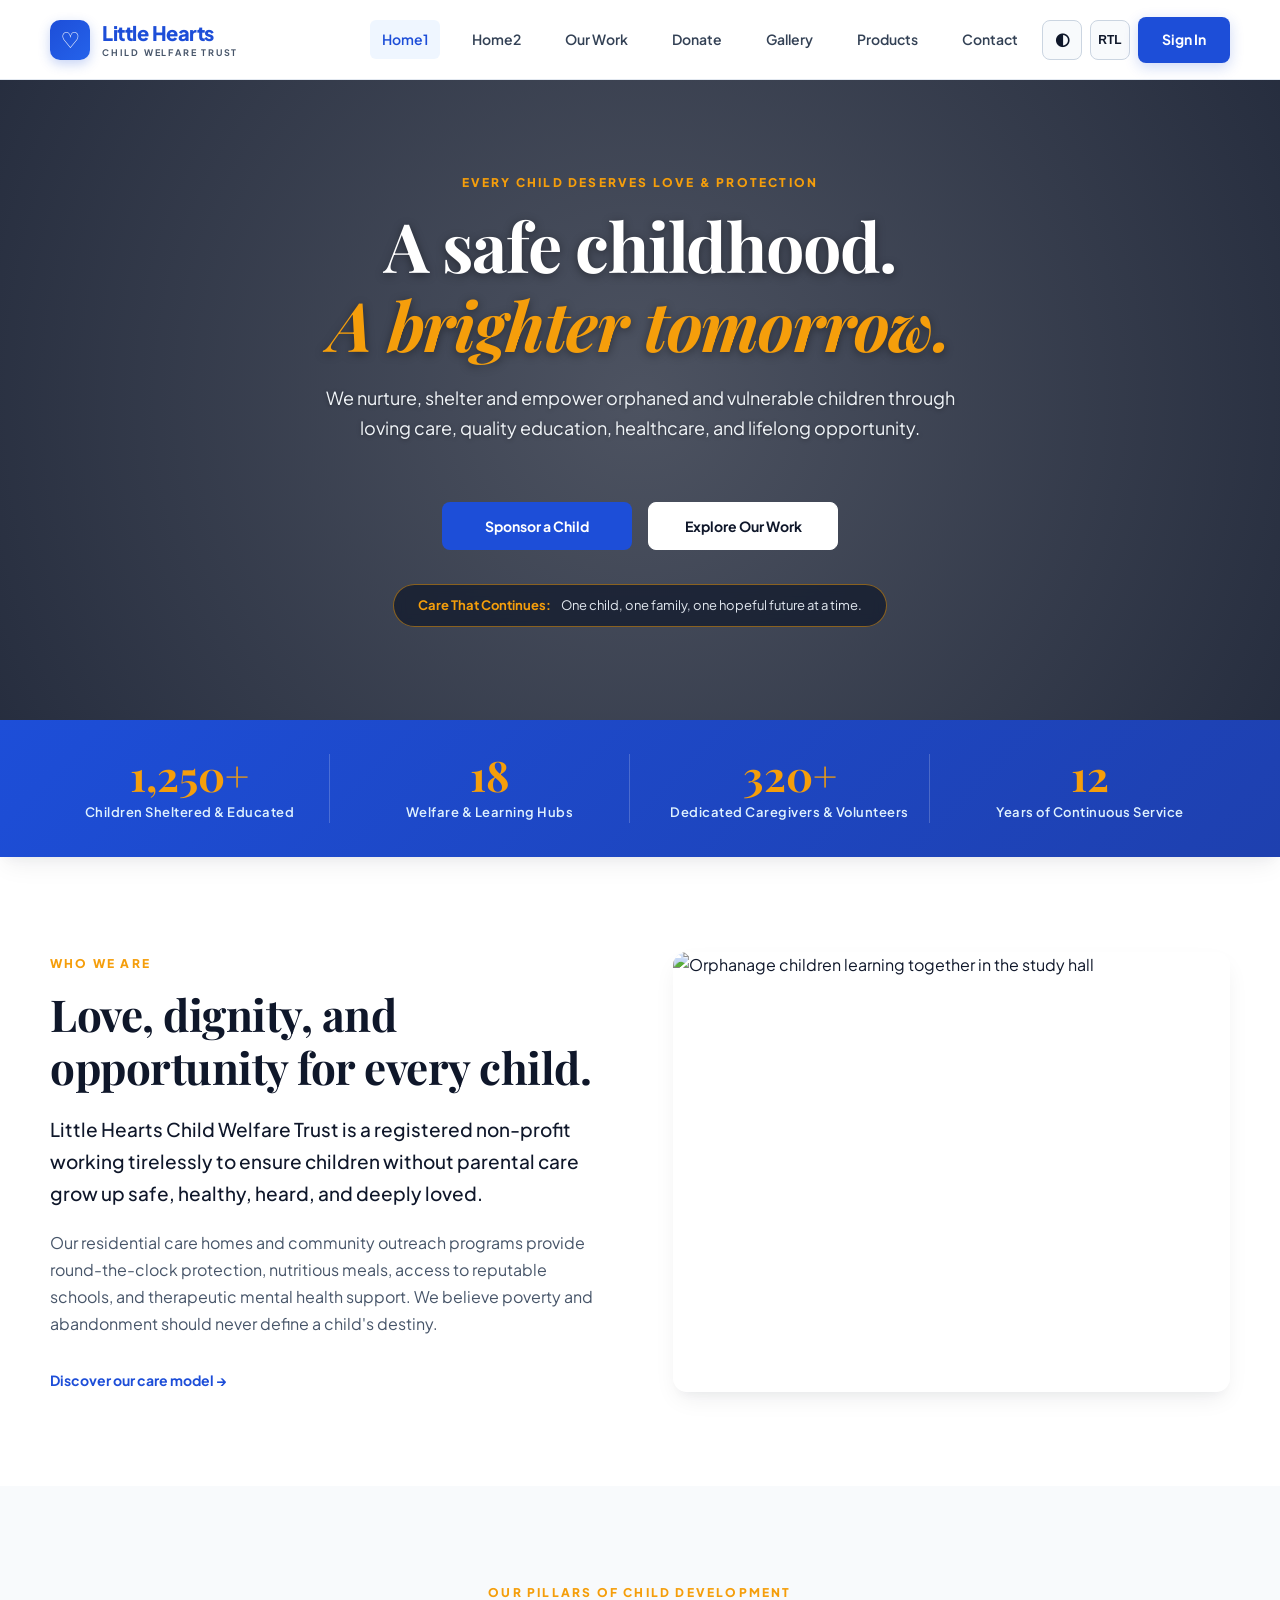
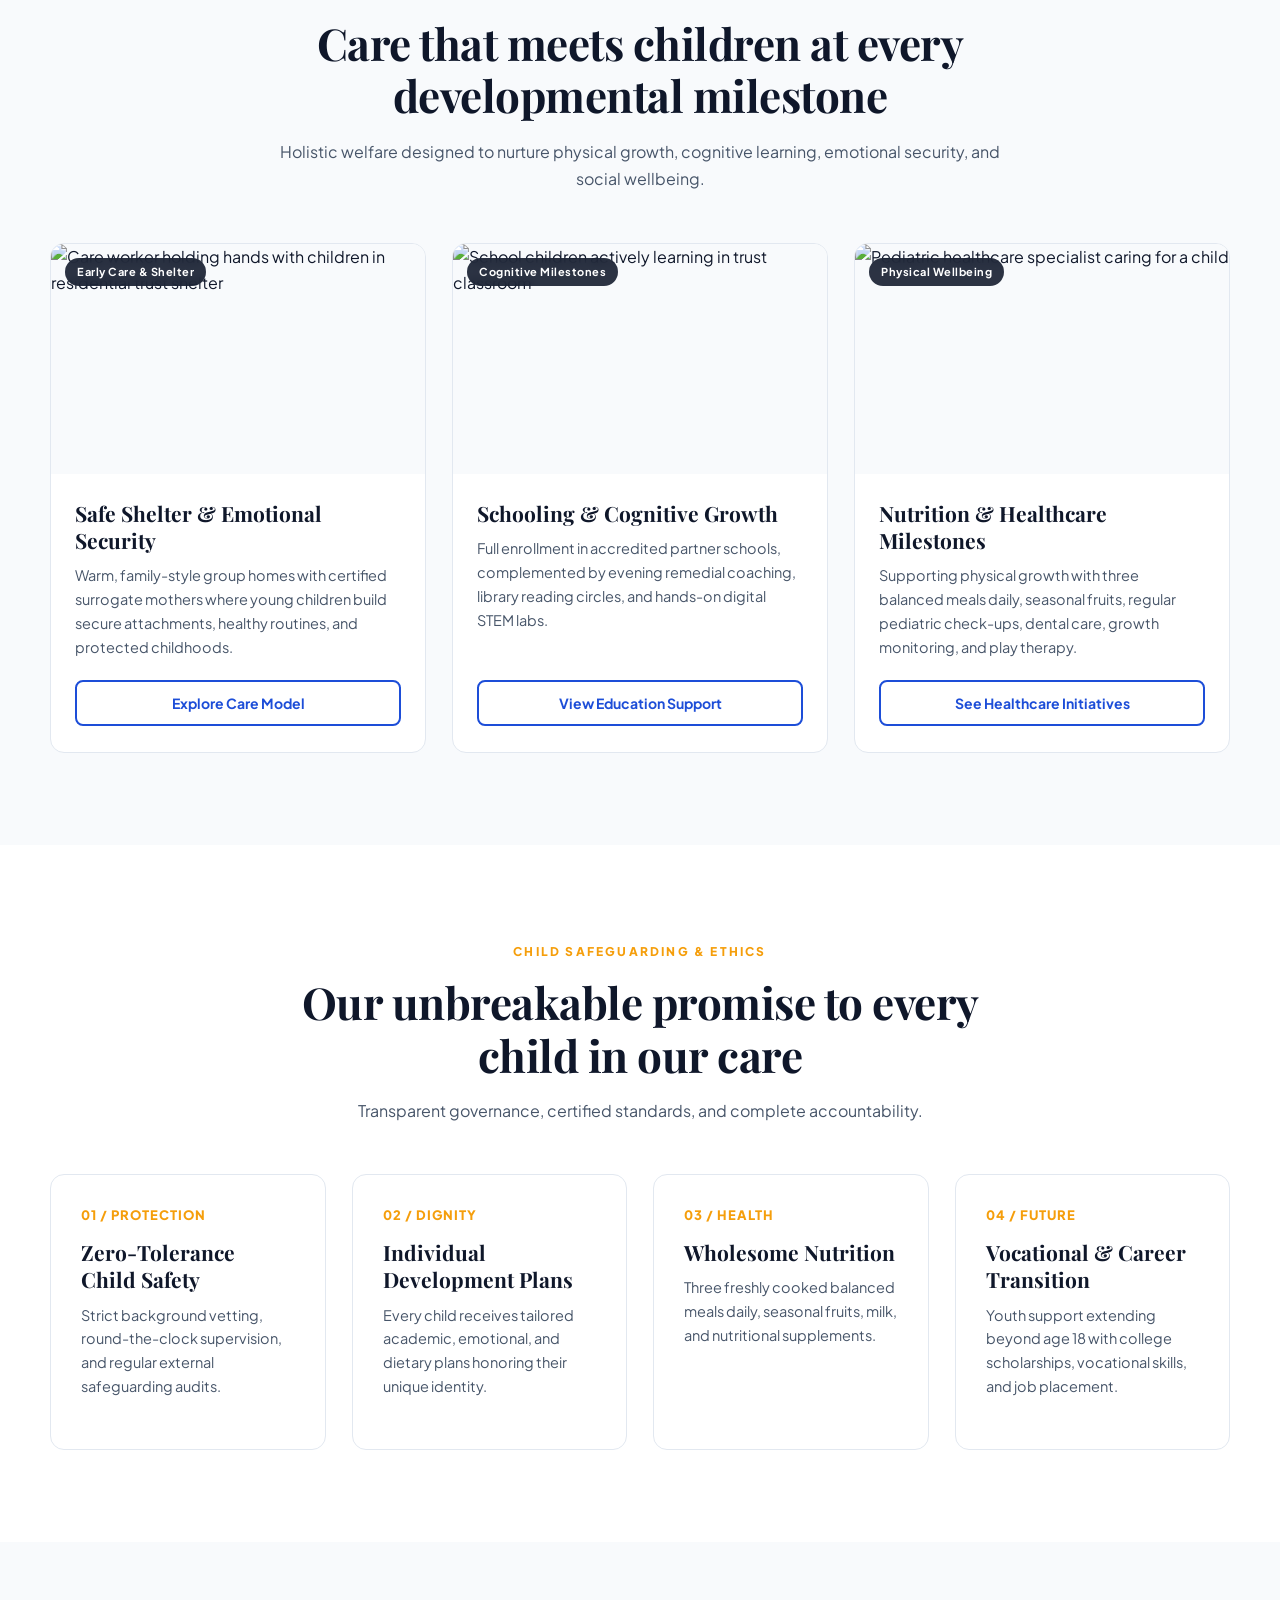
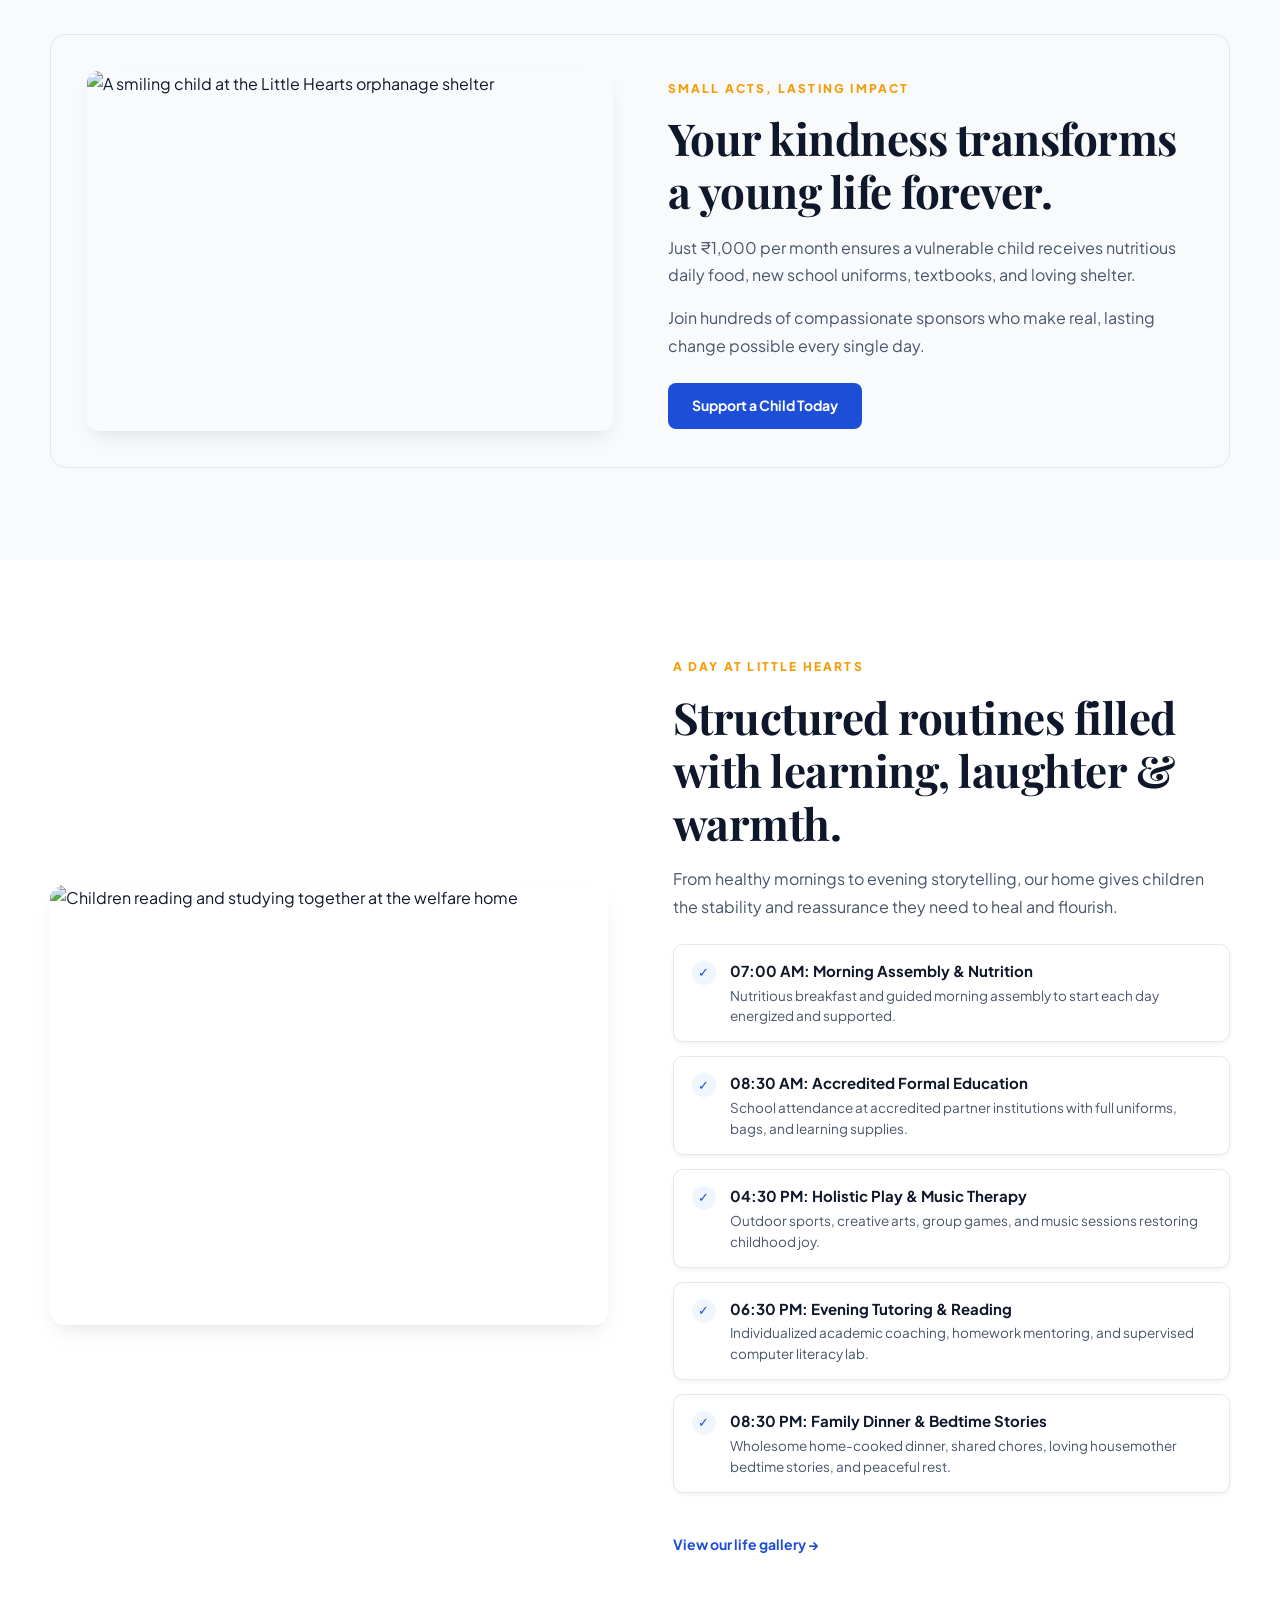
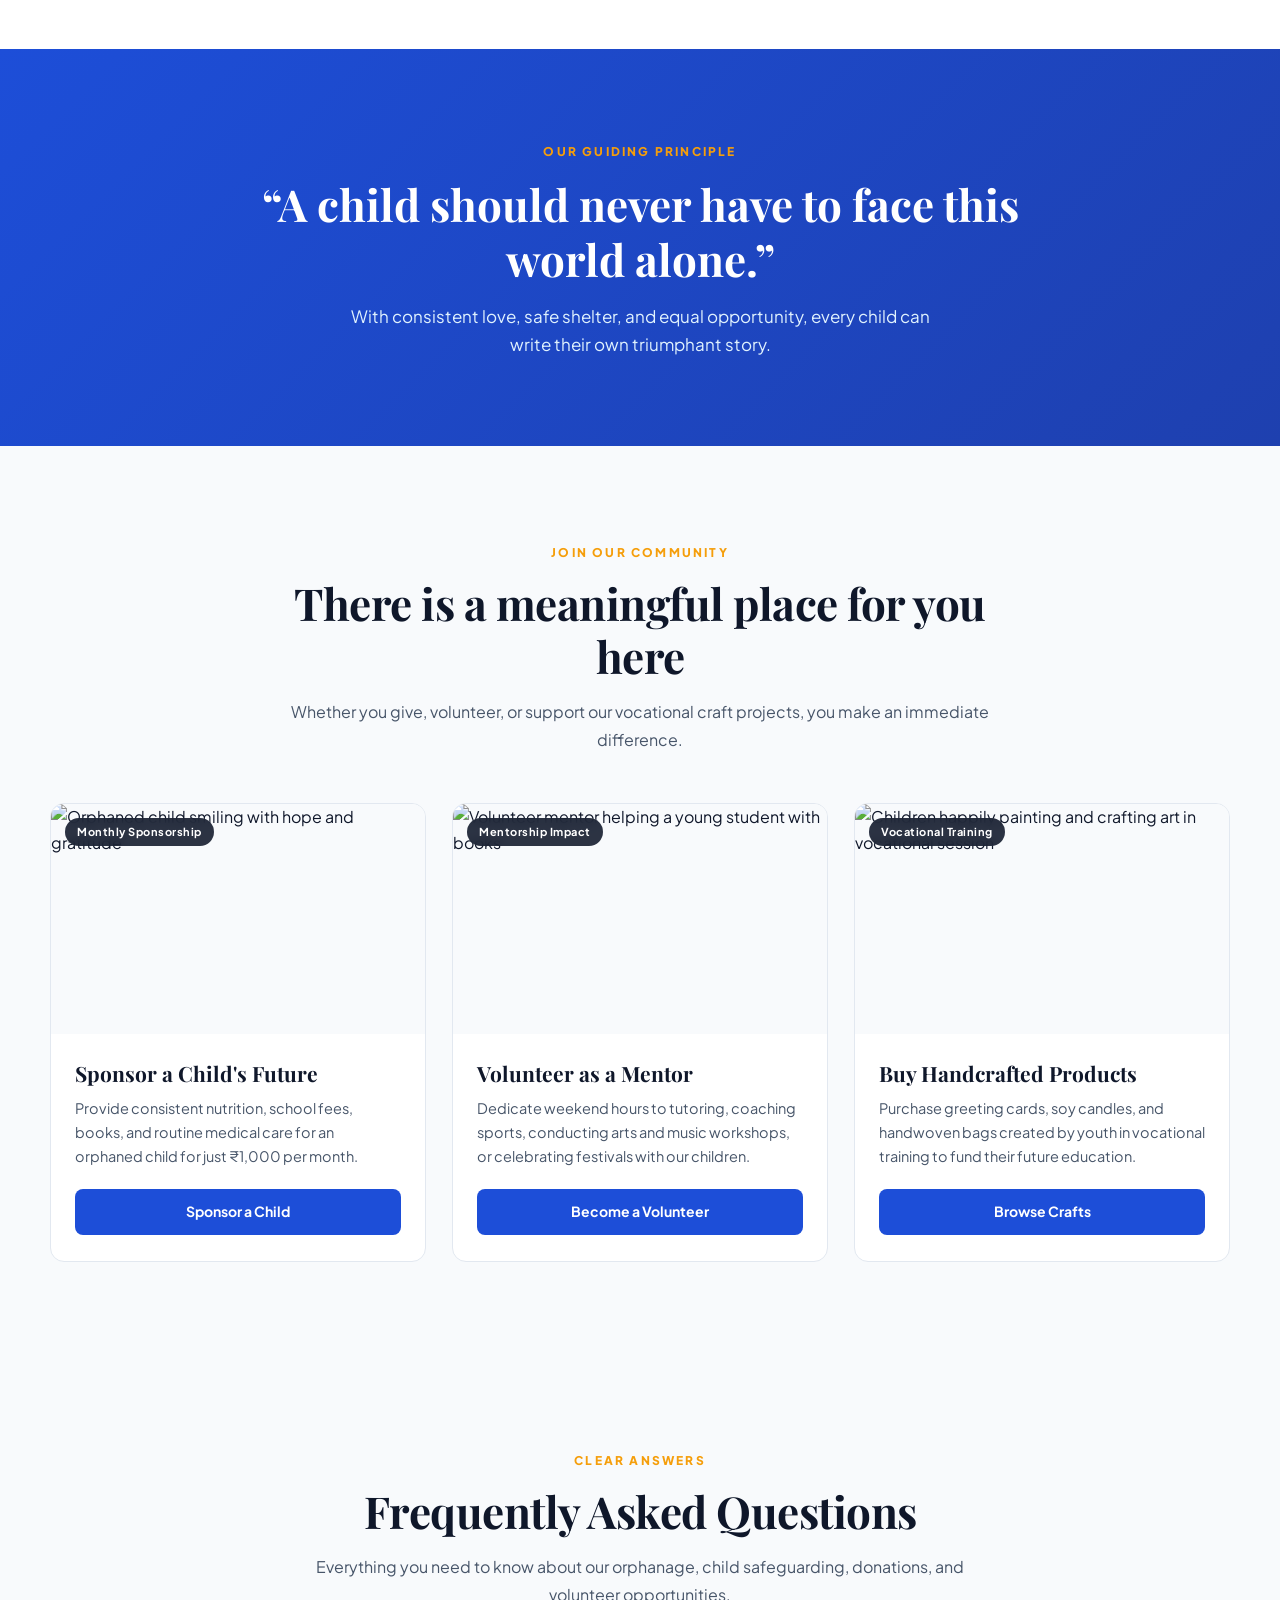
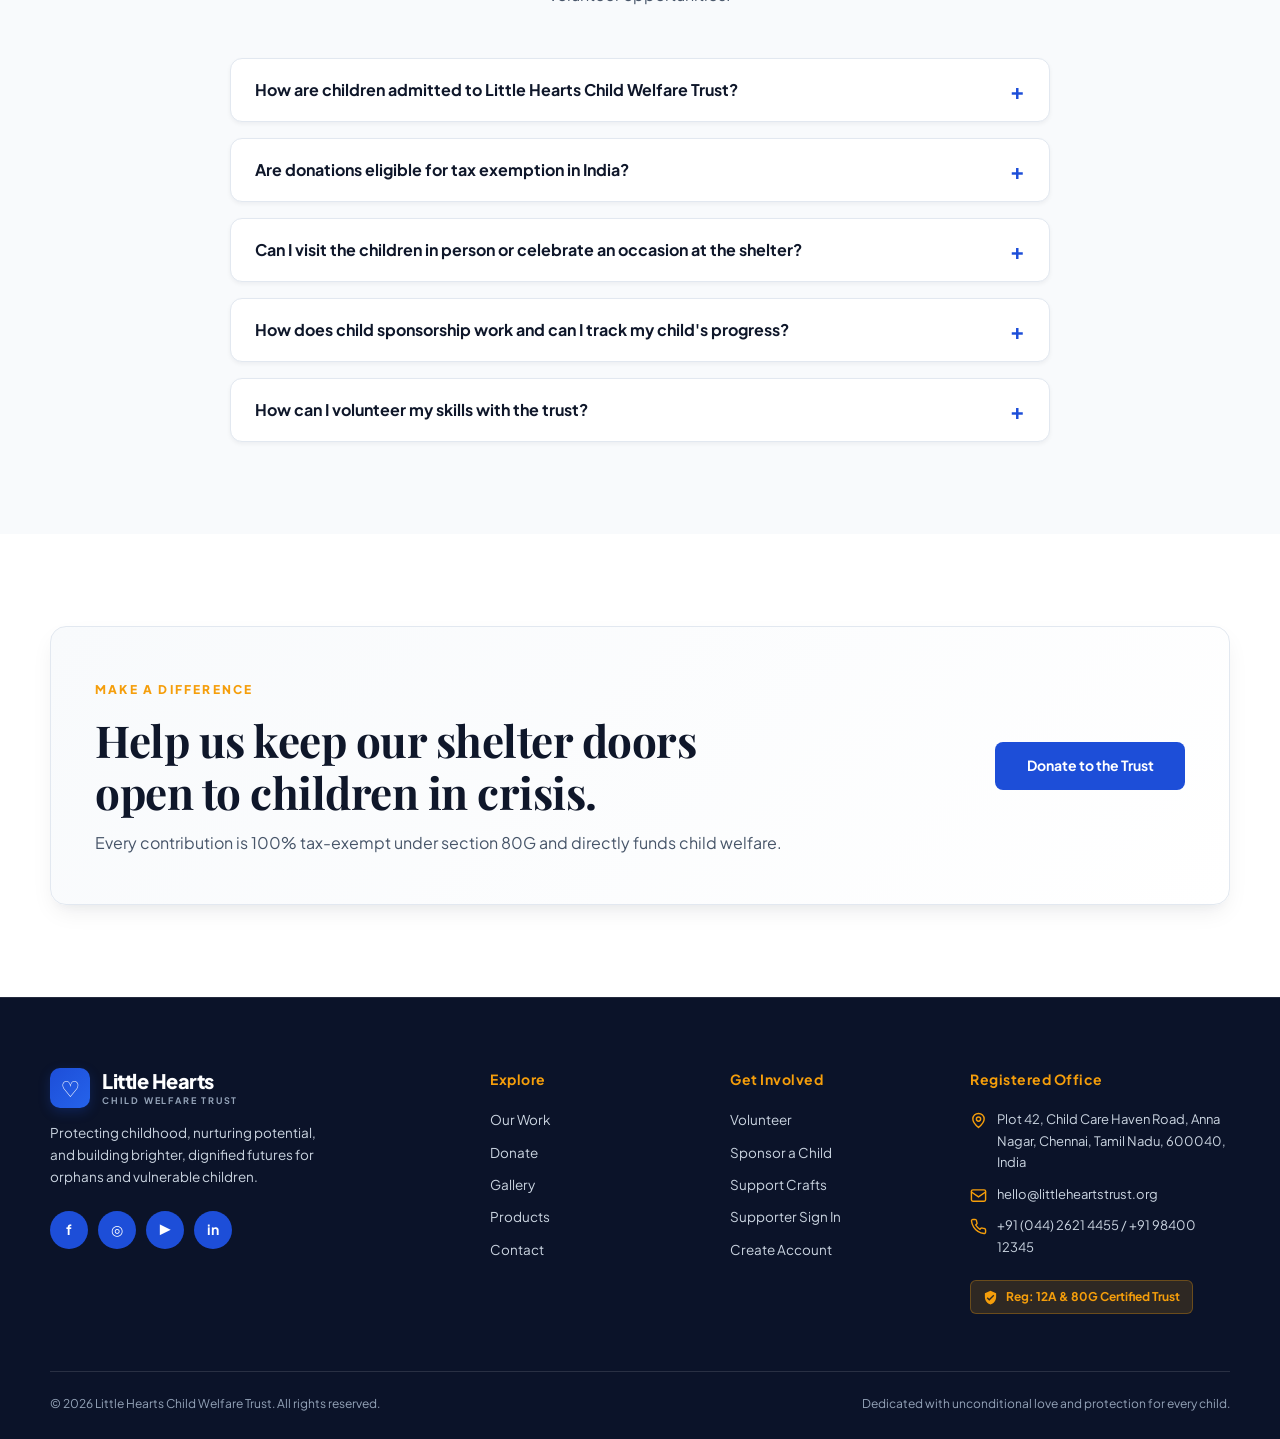
==== commit c13fa4a0: "fix: update Home2 hero design with orphan child photo, add FAQ to contact page, remove terms from si" ====
--- a/index.html
+++ b/index.html
@@ -76,7 +76,7 @@
         <div class="cards three">
           <article class="dev-card">
             <div class="dev-card-img">
-              <img src="https://images.unsplash.com/photo-1544717305-2782549b5136?auto=format&fit=crop&w=900&q=85" alt="Care worker holding hands with children in residential trust shelter">
+              <img src="https://images.unsplash.com/photo-1516627145497-ae6968895b74?auto=format&fit=crop&w=900&q=85" alt="Care worker holding hands with children in residential trust shelter">
               <span class="dev-card-badge">Early Care &amp; Shelter</span>
             </div>
             <div class="dev-card-body">
@@ -232,7 +232,7 @@
         <div class="cards three">
           <article class="dev-card">
             <div class="dev-card-img">
-              <img src="https://images.unsplash.com/photo-1532629345422-7515f3d16bb6?auto=format&fit=crop&w=900&q=85" alt="Child supported with nutritional food and compassionate care">
+              <img src="https://images.unsplash.com/photo-1502086223501-7ea6ecd79368?auto=format&fit=crop&w=900&q=85" alt="Orphaned child smiling with hope and gratitude">
               <span class="dev-card-badge">Monthly Sponsorship</span>
             </div>
             <div class="dev-card-body">
@@ -256,7 +256,7 @@
 
           <article class="dev-card">
             <div class="dev-card-img">
-              <img src="https://images.unsplash.com/photo-1513542789411-b6a5d4f31634?auto=format&fit=crop&w=900&q=85" alt="Child creating craft painting with pride in vocational workshop">
+              <img src="https://images.unsplash.com/photo-1524069290683-0457abfe42c3?auto=format&fit=crop&w=900&q=85" alt="Children happily painting and crafting art in vocational session">
               <span class="dev-card-badge">Vocational Training</span>
             </div>
             <div class="dev-card-body">
--- a/assets/style.css
+++ b/assets/style.css
@@ -289,6 +289,24 @@
   color: #ffffff !important;
 }
 
+/* In all Hero sections (both light and dark theme), keep the second button solid white for maximum contrast */
+.hero .btn-light,
+.page-hero .btn-light,
+:root[data-theme="dark"] .hero .btn-light,
+:root[data-theme="dark"] .page-hero .btn-light {
+  background: #ffffff !important;
+  color: #0f172a !important;
+  border: 1.5px solid #ffffff !important;
+  font-weight: 700 !important;
+}
+.hero .btn-light:hover,
+.page-hero .btn-light:hover,
+:root[data-theme="dark"] .hero .btn-light:hover,
+:root[data-theme="dark"] .page-hero .btn-light:hover {
+  background: #f1f5f9 !important;
+  color: #0f172a !important;
+}
+
 .btn-outline {
   background: transparent;
   color: var(--primary) !important;
@@ -356,7 +374,7 @@
   background-image: url('https://images.unsplash.com/photo-1472162072942-cd5147eb3902?auto=format&fit=crop&w=2000&q=85');
 }
 .hero-home2 {
-  background-image: url('https://images.unsplash.com/photo-1529156069898-49953e39b3ac?auto=format&fit=crop&w=2000&q=85');
+  background-image: url('https://images.unsplash.com/photo-1542810634-71277d95dcbb?auto=format&fit=crop&w=2000&q=85');
 }
 .hero-work {
   background-image: url('https://images.unsplash.com/photo-1516738901171-8eb4fc13bd20?auto=format&fit=crop&w=2000&q=85');
@@ -1457,42 +1475,66 @@
 }
 
 /* Password Eye Toggle (Issue 17) */
+/* Password Eye Toggle (Issue 17 & Aligned Inside Input) */
+.password-wrap,
 .password-input-wrap {
-  position: relative;
-  display: flex;
-  align-items: center;
-  width: 100%;
-}
+  position: relative !important;
+  display: block !important;
+  width: 100% !important;
+  margin-top: 8px !important;
+}
+.password-wrap input,
 .password-input-wrap input {
-  padding-right: 46px !important;
-}
+  display: block !important;
+  width: 100% !important;
+  margin-top: 0 !important;
+  padding: 13px 48px 13px 15px !important;
+  box-sizing: border-box !important;
+}
+:root[dir="rtl"] .password-wrap input,
 :root[dir="rtl"] .password-input-wrap input {
-  padding-right: 14px !important;
-  padding-left: 46px !important;
-}
+  padding: 13px 15px 13px 48px !important;
+}
+.password-toggle,
 .password-toggle-btn {
-  position: absolute;
-  right: 12px;
-  background: transparent;
-  border: 0;
-  color: var(--muted);
-  cursor: pointer;
-  padding: 4px;
-  display: grid;
-  place-items: center;
-  transition: color .2s ease;
-  z-index: 2;
-}
+  position: absolute !important;
+  right: 12px !important;
+  top: 50% !important;
+  transform: translateY(-50%) !important;
+  background: transparent !important;
+  border: none !important;
+  outline: none !important;
+  box-shadow: none !important;
+  color: var(--muted) !important;
+  cursor: pointer !important;
+  padding: 6px !important;
+  margin: 0 !important;
+  display: inline-flex !important;
+  align-items: center !important;
+  justify-content: center !important;
+  transition: color .2s ease !important;
+  z-index: 10 !important;
+  line-height: 1 !important;
+}
+:root[dir="rtl"] .password-toggle,
 :root[dir="rtl"] .password-toggle-btn {
-  right: auto;
-  left: 12px;
-}
+  right: auto !important;
+  left: 12px !important;
+}
+.password-toggle:hover,
 .password-toggle-btn:hover {
-  color: var(--primary);
-}
-.eye-ico {
-  width: 20px;
-  height: 20px;
+  color: var(--primary) !important;
+}
+.password-toggle svg,
+.password-toggle-btn svg,
+.eye-ico,
+.eye-open,
+.eye-closed {
+  width: 20px !important;
+  height: 20px !important;
+  stroke: currentColor !important;
+  display: block !important;
+  pointer-events: none !important;
 }
 
 /* Remember Me & Forgot Password Row (Issue 17) */
